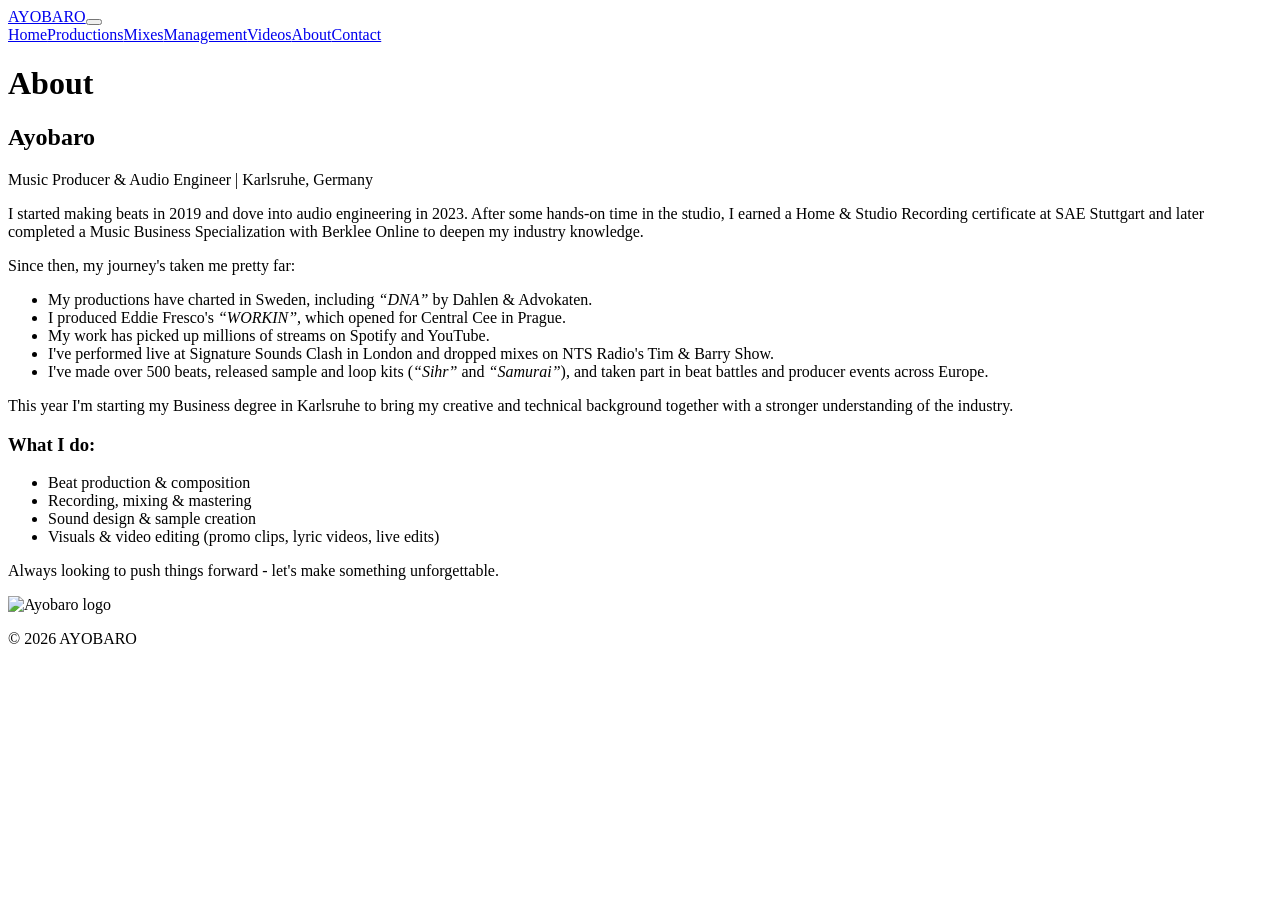
==== about.html @ 44689a32 "Add files via upload" ====
<!DOCTYPE html>
<html lang="en"><head><meta charset="UTF-8"><meta name="viewport" content="width=device-width,initial-scale=1"><title>Ayobaro | About</title><meta name="theme-color" content="#000000"><link rel="icon" href="images/favicon.png"><link rel="preload" href="fonts/unbounded.woff2" as="font" type="font/woff2" crossorigin><link rel="stylesheet" href="css/styles.css"></head>
<body class=""><div class="bg"></div>
<header><a class="brand chrome" href="index.html">AYOBARO</a><button class="mb" aria-label="Menu" aria-expanded="false"><span></span><span></span></button><nav aria-label="Main"><a href="index.html">Home</a><a href="productions.html">Productions</a><a href="mixes.html">Mixes</a><a href="management.html">Management</a><a href="videos.html">Videos</a><a href="about.html" aria-current="page">About</a><a href="contact.html">Contact</a></nav></header>
<main><h1 class="pt" aria-label="About"><span class="chrome" style="--i:0" aria-hidden="true">A</span><span class="chrome" style="--i:1" aria-hidden="true">b</span><span class="chrome" style="--i:2" aria-hidden="true">o</span><span class="chrome" style="--i:3" aria-hidden="true">u</span><span class="chrome" style="--i:4" aria-hidden="true">t</span></h1><section><div class="ab"><div><h2 class="chrome big">Ayobaro</h2><p class="sub">Music Producer &amp; Audio Engineer | Karlsruhe, Germany</p>
<p>I started making beats in 2019 and dove into audio engineering in 2023. After some hands-on time in the studio, I earned a Home &amp; Studio Recording certificate at SAE Stuttgart and later completed a Music Business Specialization with Berklee Online to deepen my industry knowledge.</p>
<p>Since then, my journey's taken me pretty far:</p>
<ul class="hl"><li>My productions have charted in Sweden, including <em>“DNA”</em> by Dahlen &amp; Advokaten.</li><li>I produced Eddie Fresco's <em>“WORKIN”</em>, which opened for Central Cee in Prague.</li><li>My work has picked up millions of streams on Spotify and YouTube.</li><li>I've performed live at Signature Sounds Clash in London and dropped mixes on NTS Radio's Tim &amp; Barry Show.</li><li>I've made over 500 beats, released sample and loop kits (<em>“Sihr”</em> and <em>“Samurai”</em>), and taken part in beat battles and producer events across Europe.</li></ul>
<p>This year I'm starting my Business degree in Karlsruhe to bring my creative and technical background together with a stronger understanding of the industry.</p>
<h3>What I do:</h3><ul class="do"><li>Beat production &amp; composition</li><li>Recording, mixing &amp; mastering</li><li>Sound design &amp; sample creation</li><li>Visuals &amp; video editing (promo clips, lyric videos, live edits)</li></ul>
<p class="end chrome">Always looking to push things forward - let's make something unforgettable.</p></div>
<aside><img class="tilt" src="images/logo.jpg" alt="Ayobaro logo"></aside></div></section></main>
<footer><p>© 2026 AYOBARO</p></footer><script src="js/main.js" defer></script></body></html>
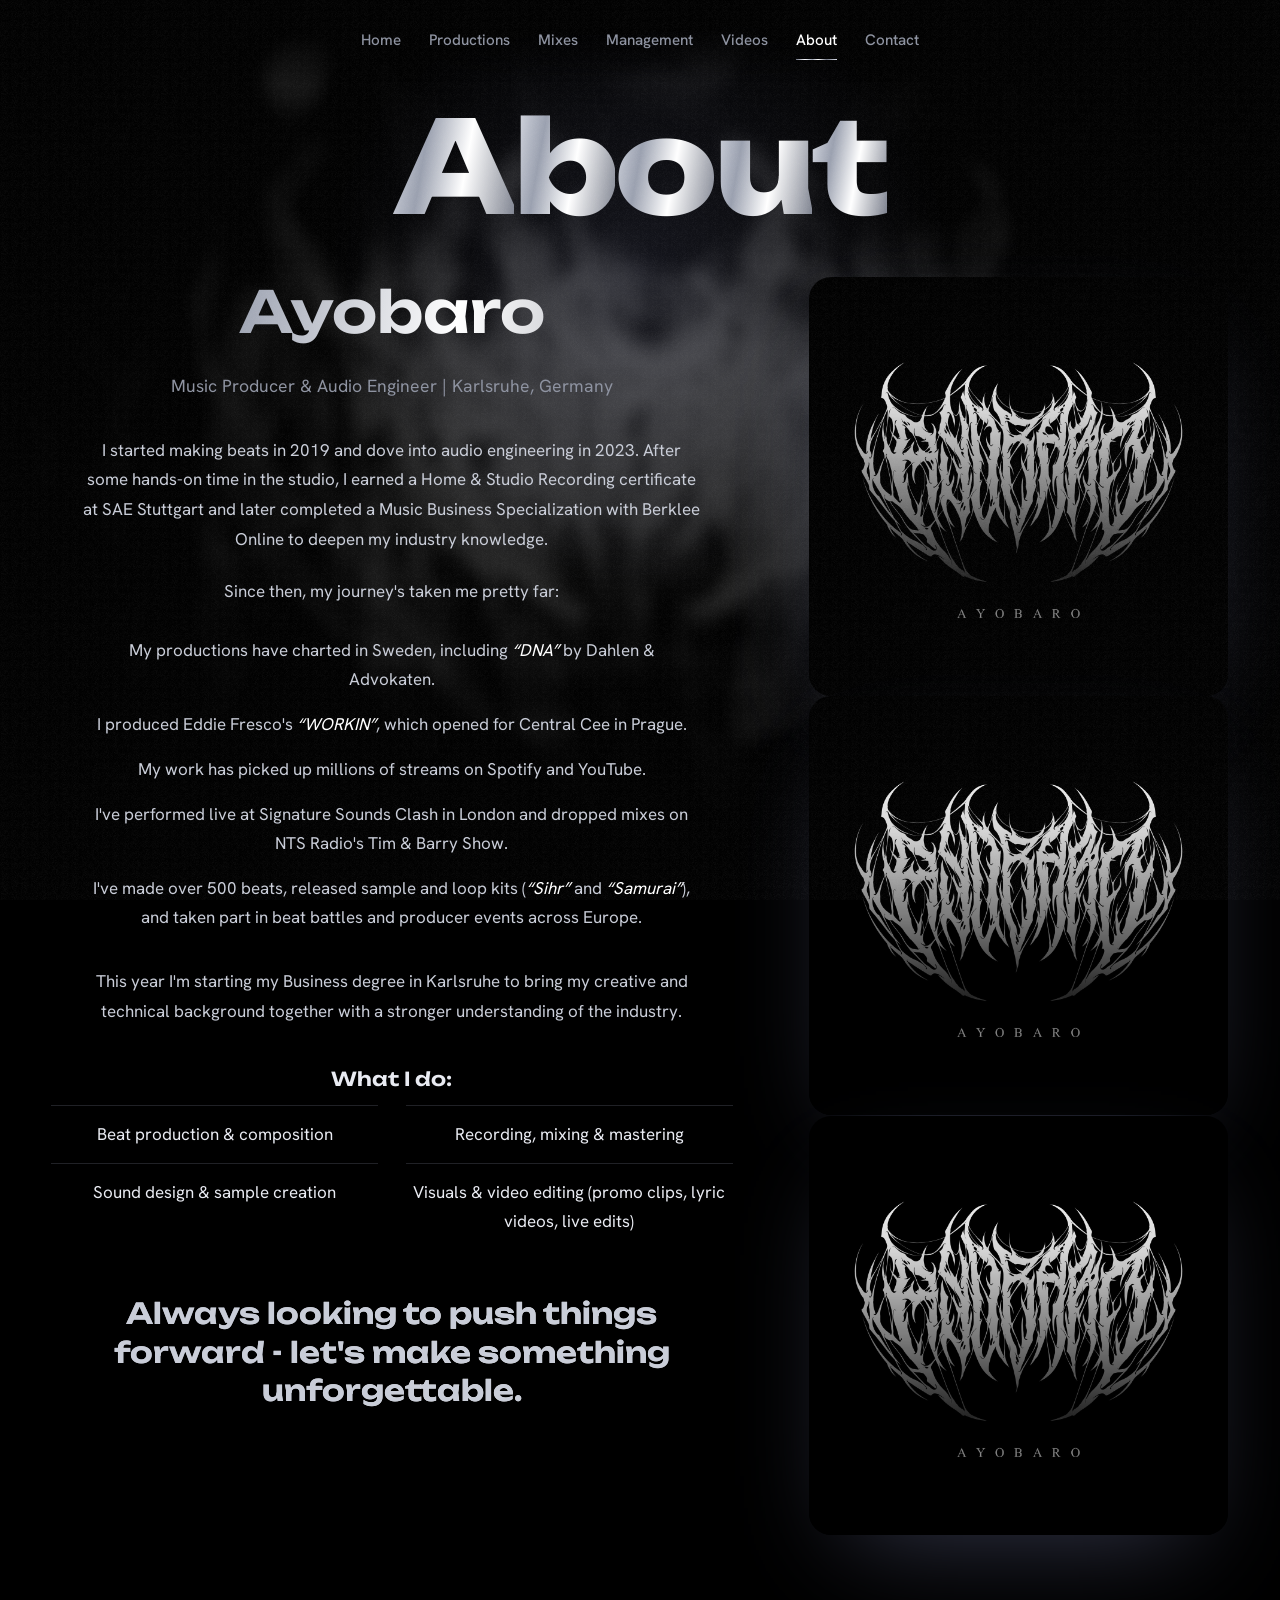
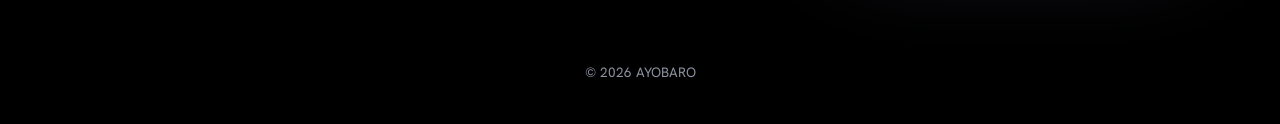
==== commit 55eade3d: "Add files via upload" ====
--- a/about.html
+++ b/about.html
@@ -1,7 +1,7 @@
 <!DOCTYPE html>
 <html lang="en"><head><meta charset="UTF-8"><meta name="viewport" content="width=device-width,initial-scale=1"><title>Ayobaro | About</title><meta name="theme-color" content="#000000"><link rel="icon" href="images/favicon.png"><link rel="preload" href="fonts/unbounded.woff2" as="font" type="font/woff2" crossorigin><link rel="stylesheet" href="css/styles.css"></head>
 <body class=""><div class="bg"></div>
-<header><a class="brand chrome" href="index.html">AYOBARO</a><button class="mb" aria-label="Menu" aria-expanded="false"><span></span><span></span></button><nav aria-label="Main"><a href="index.html">Home</a><a href="productions.html">Productions</a><a href="mixes.html">Mixes</a><a href="management.html">Management</a><a href="videos.html">Videos</a><a href="about.html" aria-current="page">About</a><a href="contact.html">Contact</a></nav></header>
+<header><button class="mb" aria-label="Menu" aria-expanded="false"><span></span><span></span></button><nav aria-label="Main"><a href="index.html">Home</a><a href="productions.html">Productions</a><a href="mixes.html">Mixes</a><a href="management.html">Management</a><a href="videos.html">Videos</a><a href="about.html" aria-current="page">About</a><a href="contact.html">Contact</a></nav></header>
 <main><h1 class="pt" aria-label="About"><span class="chrome" style="--i:0" aria-hidden="true">A</span><span class="chrome" style="--i:1" aria-hidden="true">b</span><span class="chrome" style="--i:2" aria-hidden="true">o</span><span class="chrome" style="--i:3" aria-hidden="true">u</span><span class="chrome" style="--i:4" aria-hidden="true">t</span></h1><section><div class="ab"><div><h2 class="chrome big">Ayobaro</h2><p class="sub">Music Producer &amp; Audio Engineer | Karlsruhe, Germany</p>
 <p>I started making beats in 2019 and dove into audio engineering in 2023. After some hands-on time in the studio, I earned a Home &amp; Studio Recording certificate at SAE Stuttgart and later completed a Music Business Specialization with Berklee Online to deepen my industry knowledge.</p>
 <p>Since then, my journey's taken me pretty far:</p>
@@ -9,5 +9,5 @@
 <p>This year I'm starting my Business degree in Karlsruhe to bring my creative and technical background together with a stronger understanding of the industry.</p>
 <h3>What I do:</h3><ul class="do"><li>Beat production &amp; composition</li><li>Recording, mixing &amp; mastering</li><li>Sound design &amp; sample creation</li><li>Visuals &amp; video editing (promo clips, lyric videos, live edits)</li></ul>
 <p class="end chrome">Always looking to push things forward - let's make something unforgettable.</p></div>
-<aside><img class="tilt" src="images/logo.jpg" alt="Ayobaro logo"></aside></div></section></main>
+<aside><img class="tilt" src="images/logo.jpg" alt="Ayobaro logo"><img class="tilt" src="images/logo.jpg" alt="Ayobaro logo"><img class="tilt" src="images/logo.jpg" alt="Ayobaro logo"></aside></div></section></main>
 <footer><p>© 2026 AYOBARO</p></footer><script src="js/main.js" defer></script></body></html>
--- a/css/styles.css
+++ b/css/styles.css
@@ -0,0 +1,142 @@
+@font-face{font-family:Unbounded;src:url(../fonts/unbounded.woff2) format('woff2');font-weight:200 900;font-display:swap}
+@font-face{font-family:Hanken;src:url(../fonts/hanken.woff2) format('woff2');font-weight:100 900;font-display:swap}
+:root{--tx:#e9ebf2;--dim:#8d92a0;--soft:#c9cdd8;--ln:rgba(214,222,255,.15);--ice:#b4bcff;--mx:50%;--px:50vw;--py:30vh;
+--chrome:linear-gradient(100deg,#6c7180 0%,#f6f8fd 22%,#9aa0af 40%,#fff 54%,#737886 74%,#d6dae5 100%);
+--d:Unbounded,"Arial Black",sans-serif;--b:Hanken,system-ui,sans-serif}
+*{margin:0;padding:0;box-sizing:border-box}
+html{scroll-behavior:smooth;background:#000}
+body{font:400 1.0625rem/1.7 var(--b);color:var(--tx);background:#000;overflow-x:hidden;min-height:100vh;animation:in .8s both}
+body::before{content:"";position:fixed;inset:0;z-index:1;pointer-events:none;background:radial-gradient(520px circle at var(--px) var(--py),rgba(180,188,255,.11),transparent 62%)}
+body::after{content:"";position:fixed;inset:0;z-index:60;pointer-events:none;opacity:.07;background:url("data:image/svg+xml,%3Csvg xmlns='http://www.w3.org/2000/svg' width='160' height='160'%3E%3Cfilter id='n'%3E%3CfeTurbulence baseFrequency='.9' numOctaves='2' stitchTiles='stitch'/%3E%3CfeColorMatrix values='0 0 0 0 1 0 0 0 0 1 0 0 0 0 1 0 0 0 .9 0'/%3E%3C/filter%3E%3Crect width='100%25' height='100%25' filter='url(%23n)'/%3E%3C/svg%3E")}
+@keyframes in{from{opacity:0}}
+.out body{opacity:0;transition:opacity .26s}
+.bg{position:fixed;inset:0;z-index:0;background:url(../images/background.jpg) center/cover;opacity:.3;-webkit-mask-image:radial-gradient(ellipse at 50% 35%,#000,transparent 78%);mask-image:radial-gradient(ellipse at 50% 35%,#000,transparent 78%)}
+.home .bg{opacity:.14}
+a{color:inherit;text-decoration:none}
+:focus-visible{outline:2px solid var(--ice);outline-offset:3px;border-radius:4px}
+.chrome{background:var(--chrome);background-size:240% 100%;background-position:var(--mx) 0;-webkit-background-clip:text;background-clip:text;color:transparent}
+/* header */
+header{position:fixed;inset:0 0 auto;z-index:50;display:flex;justify-content:center;align-items:center;padding:22px clamp(18px,4vw,52px);background:linear-gradient(#000 20%,transparent)}
+.brand{font:700 1rem var(--d);letter-spacing:.1em;position:absolute;left:clamp(18px,4vw,52px);top:50%;transform:translateY(-50%)}
+.home .brand{opacity:0;pointer-events:none}
+nav{display:flex;gap:clamp(14px,2.2vw,36px);font-size:.95rem;font-weight:500}
+nav a{position:relative;padding:6px 0;color:var(--dim);transition:color .3s}
+nav a:hover,nav a[aria-current]{color:#fff}
+nav a::after{content:"";position:absolute;left:0;right:0;bottom:0;height:1px;background:var(--chrome);transform:scaleX(0);transform-origin:left;transition:transform .45s cubic-bezier(.2,.8,.2,1)}
+nav a:hover::after,nav a[aria-current]::after{transform:scaleX(1)}
+.mb{display:none;background:none;border:0;width:44px;height:44px;position:relative;z-index:70;cursor:pointer}
+.mb span{position:absolute;left:10px;right:10px;height:1.5px;background:#fff;transition:transform .35s}
+.mb span:first-child{top:18px}.mb span:last-child{top:26px}
+.nav-open .mb span:first-child{transform:translateY(4px) rotate(45deg)}
+.nav-open .mb span:last-child{transform:translateY(-4px) rotate(-45deg)}
+@media(max-width:860px){header{justify-content:space-between}.brand{position:static;transform:none}.mb{display:block}
+nav{position:fixed;inset:0;z-index:65;background:rgba(0,0,0,.96);flex-direction:column;justify-content:center;align-items:center;gap:20px;opacity:0;visibility:hidden;transition:.35s}
+.nav-open nav{opacity:1;visibility:visible}
+nav a{font:600 1.7rem var(--d);color:#fff}}
+/* layout */
+main,footer{position:relative;z-index:2}
+main{width:min(1180px,92vw);margin:auto;text-align:center;padding:clamp(84px,11vh,112px) 0 90px}
+section{margin-top:clamp(56px,9vw,110px)}
+.pt+section{margin-top:clamp(16px,3vw,36px)}
+h2{font:600 clamp(1.3rem,2.6vw,2rem)/1.2 var(--d);margin-bottom:28px;padding-bottom:.15em}
+h2.big{font-size:clamp(1.9rem,5vw,3.6rem);margin-bottom:16px}
+.mid{text-align:center}
+footer{text-align:center;padding:36px 0 40px;color:var(--dim);font-size:.85rem}
+.home footer{position:fixed;inset:auto 0 0;padding:20px 0}
+/* page title (one orchestrated moment) */
+.pt{display:flex;flex-wrap:wrap;justify-content:center;text-align:center;overflow:hidden;font:800 clamp(2.8rem,10vw,8.5rem)/1.05 var(--d);letter-spacing:-.03em;padding-bottom:.06em}
+.pt span{display:inline-block}
+@media(prefers-reduced-motion:no-preference){.pt span{transform:translateY(110%);animation:up 1s cubic-bezier(.2,.8,.2,1) forwards;animation-delay:calc(var(--i)*55ms + .3s)}@keyframes up{to{transform:none}}}
+/* home */
+.hero{min-height:100svh;display:grid;place-items:center;overflow:hidden;width:100%;max-width:none;padding:0}
+.wm{position:absolute;left:0;right:0;bottom:11vh;text-align:center;font:800 clamp(3rem,17.5vw,17rem)/.85 var(--d);letter-spacing:-.04em;opacity:.55;transform:translate(calc(var(--rx,0)*22px),calc(var(--ry,0)*12px));transition:transform .5s ease-out}
+.orb{position:relative;width:min(1000px,110vw);transform:translate(calc(var(--rx,0)*-34px),calc(var(--ry,0)*-20px));transition:transform .5s ease-out}
+.orb picture,.orb img{display:block;width:100%;height:auto}
+/* players */
+.sp{display:block;width:100%;border:0;border-radius:14px;background:rgba(255,255,255,.04)}
+.sp[height="650"]{max-width:760px;margin:0 auto;box-shadow:0 30px 90px -30px rgba(180,188,255,.25)}
+.duo .lockd{height:352px}
+.lockd{height:80px;position:relative;overflow:hidden;border:1px dashed var(--ln)}
+.lockd i{position:absolute;inset:0;background:repeating-linear-gradient(90deg,var(--ln) 0 2px,transparent 2px 9px);-webkit-mask-image:linear-gradient(90deg,transparent,#000 40%,transparent);mask-image:linear-gradient(90deg,transparent,#000 40%,transparent)}
+.tg{justify-items:stretch;display:grid;grid-template-columns:repeat(3,1fr);gap:28px 28px}
+.duo{grid-template-columns:repeat(2,1fr);max-width:920px;margin:0 auto;gap:30px 32px}
+.trk h3{font:600 1rem/1.3 var(--b);margin-bottom:10px;color:#fff}
+.trk h3 span{color:var(--dim);font-weight:500}
+.ml{display:grid;grid-template-columns:repeat(3,1fr);column-gap:36px}
+.mix{display:grid;grid-template-columns:auto 1fr auto auto;grid-template-rows:auto auto;gap:6px 18px;align-items:center;padding:20px 0;border-top:1px solid var(--ln)}
+.mix b{text-align:left;font-weight:600;transition:color .3s}
+.mix time{font-size:.85rem;color:var(--dim);font-variant-numeric:tabular-nums}
+.mix input{grid-column:2/5}
+.mix .vol{grid-column:3;grid-row:1;width:56px;opacity:.7;transition:opacity .3s}
+.mix:hover .vol,.on .vol{opacity:1}
+.mix time{grid-column:4;grid-row:1}
+.mix.on b{color:var(--ice)}
+.pb{grid-row:span 2;width:52px;height:52px;border-radius:50%;border:1px solid rgba(255,255,255,.55);background:transparent;cursor:pointer;position:relative;transition:background .3s,transform .3s,border-color .3s}
+.pb::before{content:"";position:absolute;inset:0;margin:auto;width:14px;height:16px;background:#fff;clip-path:polygon(18% 0,100% 50%,18% 100%);transition:background .3s}
+.pb:hover{background:#fff;transform:scale(1.07)}
+.pb:hover::before{background:#000}
+.on .pb{border-color:var(--ice);animation:ring 1.8s infinite}
+.on .pb::before{clip-path:polygon(0 0,32% 0,32% 100%,0 100%,0 0,68% 0,100% 0,100% 100%,68% 100%,68% 0)}
+@keyframes ring{0%{box-shadow:0 0 0 0 rgba(180,188,255,.4)}100%{box-shadow:0 0 0 14px transparent}}
+input[type=range]{-webkit-appearance:none;appearance:none;width:100%;height:3px;border-radius:3px;background:linear-gradient(90deg,var(--ice) var(--p,0%),var(--ln) 0);cursor:pointer}
+input[type=range]::-webkit-slider-thumb{-webkit-appearance:none;width:12px;height:12px;border-radius:50%;background:#fff;opacity:0;transition:opacity .2s}
+input[type=range]::-moz-range-thumb{width:12px;height:12px;border:0;border-radius:50%;background:#fff;opacity:0}
+.mix:hover input::-webkit-slider-thumb,.on input::-webkit-slider-thumb{opacity:1}
+.mix:hover input::-moz-range-thumb,.on input::-moz-range-thumb{opacity:1}
+/* buttons */
+.btn{display:inline-block;font:600 1rem var(--b);padding:16px 36px;border:1px solid rgba(255,255,255,.55);border-radius:999px;background:transparent;color:#fff;cursor:pointer;transition:background .35s,color .35s,transform .35s,box-shadow .35s}
+.btn:hover{background:var(--chrome);color:#000;transform:translateY(-2px);box-shadow:0 14px 40px -12px rgba(200,208,255,.5)}
+.btn:disabled{opacity:.5}
+/* management */
+.tags{list-style:none;display:flex;flex-wrap:wrap;justify-content:center;margin-bottom:34px;color:var(--soft)}
+.tags li{padding:0 18px;border-left:1px solid var(--ln)}
+.tags li:first-child{padding-left:0;border:0}
+.art{text-align:left;display:grid;grid-template-columns:clamp(120px,22vw,260px) 1fr;gap:clamp(22px,4vw,60px);align-items:center;padding:38px 0;border-top:1px solid var(--ln)}
+.art img{width:100%;aspect-ratio:1;object-fit:cover;border-radius:22px;transition:transform .8s}
+.art.in img,.art:hover img{transform:scale(1.02)}
+.art h3{font:700 clamp(1.7rem,4vw,3rem)/1.1 var(--d);margin-bottom:12px;padding-bottom:.1em}
+.art p{max-width:54ch;color:var(--soft)}
+.lk{display:flex;gap:10px;margin-top:20px}
+.lk a{width:44px;height:44px;border:1px solid var(--ln);border-radius:50%;display:grid;place-items:center;transition:.3s}
+.lk a:hover{border-color:var(--ice);color:var(--ice);transform:translateY(-3px)}
+.lk svg{width:19px;height:19px}
+/* videos */
+.vg{display:grid;grid-template-columns:repeat(auto-fill,minmax(min(100%,400px),1fr));gap:22px}
+.vid{position:relative;aspect-ratio:16/9;border-radius:14px;overflow:hidden;cursor:pointer;background:#000}
+.vid img{width:100%;height:100%;object-fit:cover;transition:transform .8s}
+.vid:hover img{transform:scale(1.05)}
+.vid::before{content:"";position:absolute;inset:0;margin:auto;width:64px;height:64px;border-radius:50%;border:1px solid rgba(255,255,255,.75);background:rgba(0,0,0,.35);backdrop-filter:blur(6px);transition:transform .4s}
+.vid::after{content:"";position:absolute;inset:0;margin:auto 0 auto calc(50% - 8px);width:18px;height:20px;background:#fff;clip-path:polygon(0 0,100% 50%,0 100%)}
+.vid:hover::before{transform:scale(1.15)}
+.vid.live::before,.vid.live::after{display:none}
+.vid iframe{position:absolute;inset:0;width:100%;height:100%;border:0}
+/* about */
+.ab{display:grid;grid-template-columns:minmax(0,1.3fr) minmax(0,.8fr);gap:clamp(32px,6vw,90px);align-items:start}
+.ab p{margin-left:auto;margin-right:auto;max-width:62ch;margin-bottom:22px;color:var(--soft);line-height:1.75}
+.ab .sub{color:var(--dim);font-size:1.1rem;margin-bottom:34px}
+.ab aside{position:sticky;top:120px}
+.tilt{width:100%;border-radius:22px;display:block;transform:perspective(900px) rotateY(calc(var(--rx,0)*-9deg)) rotateX(calc(var(--ry,0)*9deg));transition:transform .4s ease-out;box-shadow:0 40px 100px -40px rgba(180,188,255,.3)}
+.hl{list-style:none;margin:0 auto 28px;max-width:60ch}
+.hl li{padding:8px 0;margin:0 auto;color:var(--soft);max-width:60ch}
+.hl em{color:#fff}
+.ab h3{font:600 1.2rem var(--d);margin:40px 0 14px}
+.do{list-style:none;display:grid;grid-template-columns:repeat(2,1fr);gap:0 28px;margin-bottom:44px}
+.do li{padding:14px 0;border-top:1px solid var(--ln)}
+.ab .end{font:600 clamp(1.2rem,2.4vw,1.8rem)/1.35 var(--d);max-width:28ch;margin:0 auto;padding-bottom:.15em}
+@media(max-width:1000px){.ml{grid-template-columns:repeat(2,1fr)}}
+@media(max-width:760px){.tg:not(.duo){grid-template-columns:repeat(2,1fr)}}
+@media(max-width:480px){.tg:not(.duo){grid-template-columns:1fr}}
+@media(max-width:560px){.duo{grid-template-columns:1fr}}
+@media(max-width:480px){.mix .vol{width:44px}}
+@media(max-width:860px){.ab{grid-template-columns:1fr}.ab aside{position:static;order:-1;max-width:380px}.do,.ml{grid-template-columns:1fr}.art{grid-template-columns:1fr}.art img{max-width:240px}}
+/* contact */
+.fc{max-width:680px;margin:0 auto}
+.lead{color:var(--soft);margin-bottom:10px}
+.fg{position:relative;margin-top:30px}
+.fg input,.fg textarea{text-align:center;width:100%;padding:24px 0 10px;background:none;border:0;border-bottom:1px solid var(--ln);color:#fff;font:inherit;border-radius:0;resize:vertical;transition:border-color .3s}
+.fg input:focus,.fg textarea:focus{outline:0;border-color:var(--ice)}
+.fg label{position:absolute;left:0;right:0;top:24px;color:var(--dim);pointer-events:none;transition:transform .3s,color .3s;transform-origin:center}
+.fg input:focus+label,.fg textarea:focus+label,.fg :not(:placeholder-shown)+label{transform:translateY(-22px) scale(.8);color:var(--ice)}
+form .btn{margin-top:36px}
+.st{margin-top:18px;color:var(--ice);min-height:1.7em}
+@media(prefers-reduced-motion:reduce){*{animation:none!important;transition:none!important;scroll-behavior:auto!important}}
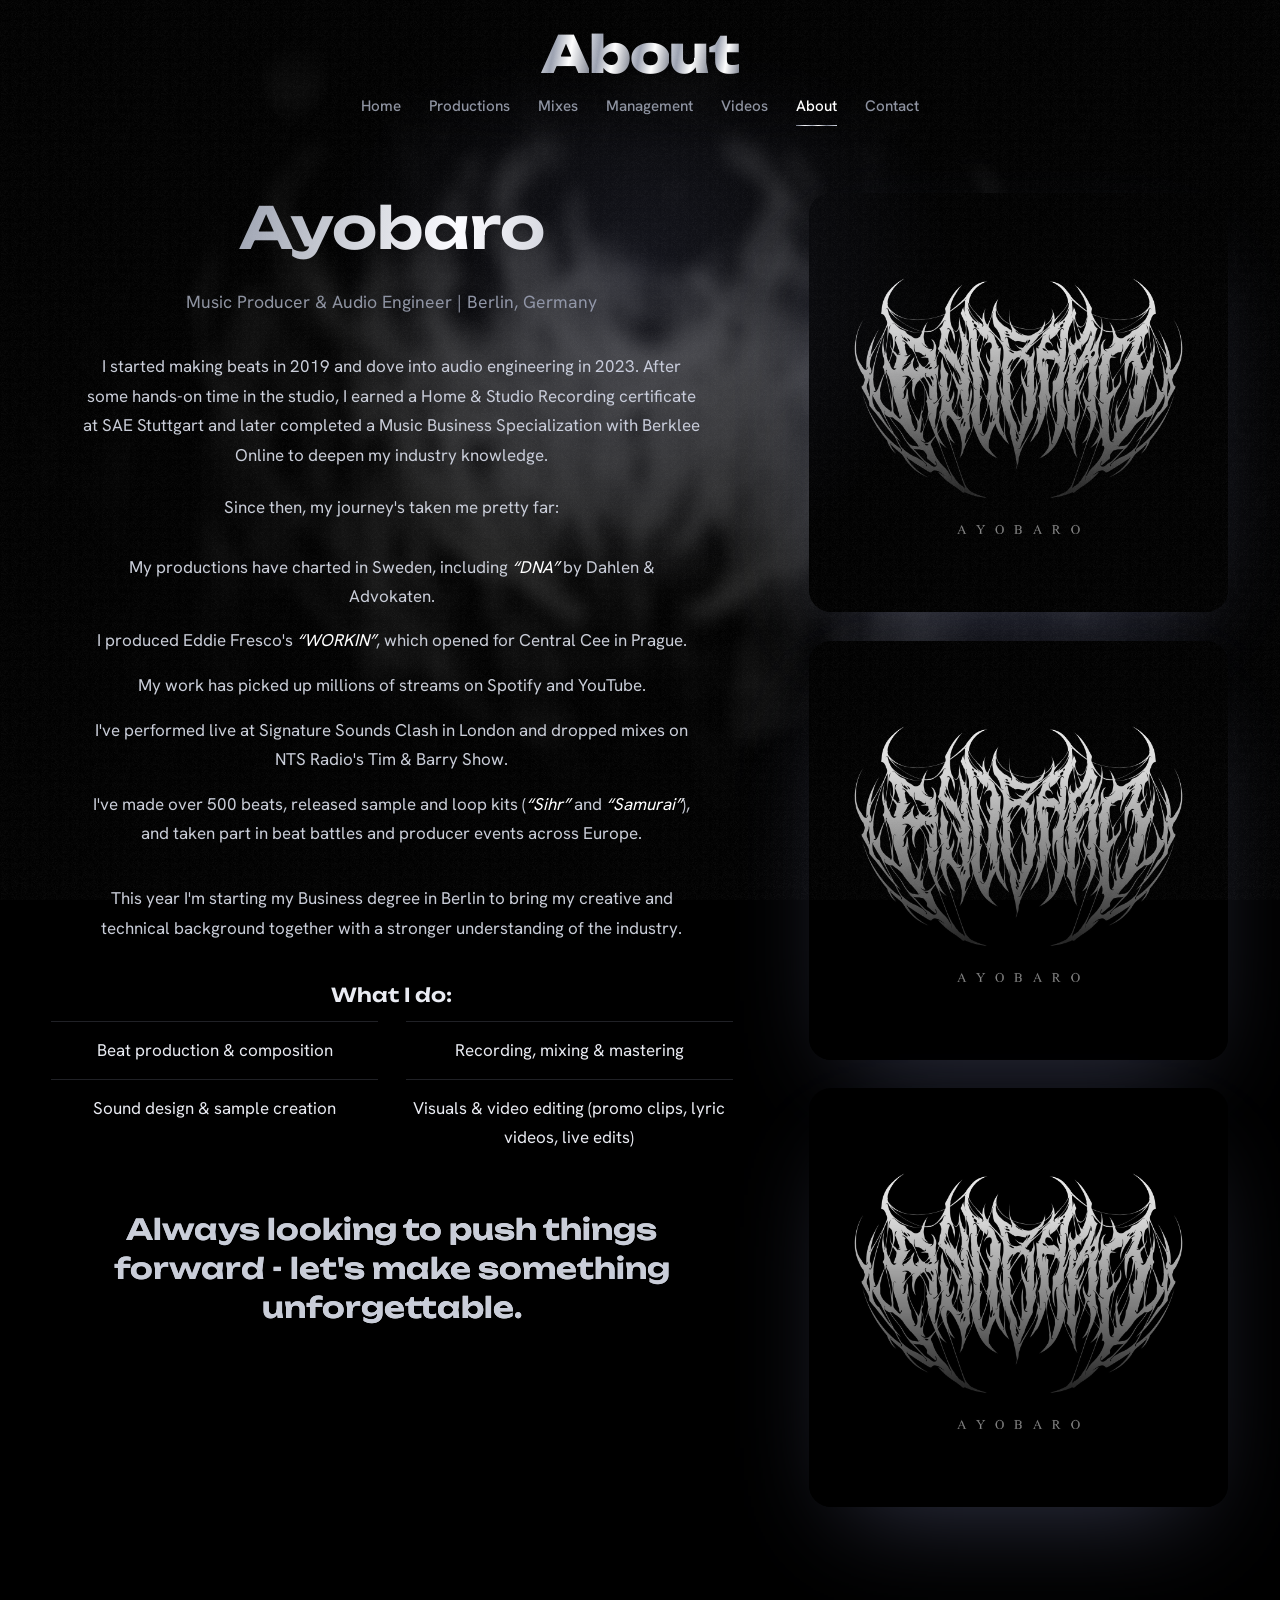
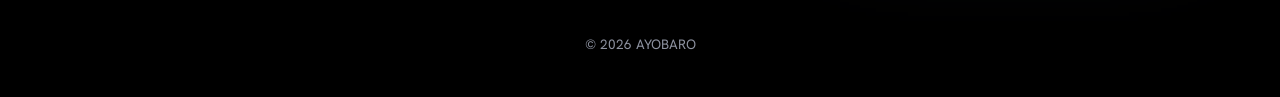
==== commit 0d5f89be: "Add files via upload" ====
--- a/about.html
+++ b/about.html
@@ -1,12 +1,12 @@
 <!DOCTYPE html>
-<html lang="en"><head><meta charset="UTF-8"><meta name="viewport" content="width=device-width,initial-scale=1"><title>Ayobaro | About</title><meta name="theme-color" content="#000000"><link rel="icon" href="images/favicon.png"><link rel="preload" href="fonts/unbounded.woff2" as="font" type="font/woff2" crossorigin><link rel="stylesheet" href="css/styles.css"></head>
+<html lang="en"><head><meta charset="UTF-8"><meta name="color-scheme" content="dark"><meta name="viewport" content="width=device-width,initial-scale=1"><title>Ayobaro | About</title><meta name="theme-color" content="#000000"><link rel="icon" href="images/favicon.png"><link rel="preload" href="fonts/unbounded.woff2" as="font" type="font/woff2" crossorigin><link rel="stylesheet" href="css/styles.css"></head>
 <body class=""><div class="bg"></div>
 <header><button class="mb" aria-label="Menu" aria-expanded="false"><span></span><span></span></button><nav aria-label="Main"><a href="index.html">Home</a><a href="productions.html">Productions</a><a href="mixes.html">Mixes</a><a href="management.html">Management</a><a href="videos.html">Videos</a><a href="about.html" aria-current="page">About</a><a href="contact.html">Contact</a></nav></header>
-<main><h1 class="pt" aria-label="About"><span class="chrome" style="--i:0" aria-hidden="true">A</span><span class="chrome" style="--i:1" aria-hidden="true">b</span><span class="chrome" style="--i:2" aria-hidden="true">o</span><span class="chrome" style="--i:3" aria-hidden="true">u</span><span class="chrome" style="--i:4" aria-hidden="true">t</span></h1><section><div class="ab"><div><h2 class="chrome big">Ayobaro</h2><p class="sub">Music Producer &amp; Audio Engineer | Karlsruhe, Germany</p>
+<main><h1 class="pt" aria-label="About"><span class="chrome" style="--i:0" aria-hidden="true">A</span><span class="chrome" style="--i:1" aria-hidden="true">b</span><span class="chrome" style="--i:2" aria-hidden="true">o</span><span class="chrome" style="--i:3" aria-hidden="true">u</span><span class="chrome" style="--i:4" aria-hidden="true">t</span></h1><section><div class="ab"><div><h2 class="chrome big">Ayobaro</h2><p class="sub">Music Producer &amp; Audio Engineer | Berlin, Germany</p>
 <p>I started making beats in 2019 and dove into audio engineering in 2023. After some hands-on time in the studio, I earned a Home &amp; Studio Recording certificate at SAE Stuttgart and later completed a Music Business Specialization with Berklee Online to deepen my industry knowledge.</p>
 <p>Since then, my journey's taken me pretty far:</p>
 <ul class="hl"><li>My productions have charted in Sweden, including <em>“DNA”</em> by Dahlen &amp; Advokaten.</li><li>I produced Eddie Fresco's <em>“WORKIN”</em>, which opened for Central Cee in Prague.</li><li>My work has picked up millions of streams on Spotify and YouTube.</li><li>I've performed live at Signature Sounds Clash in London and dropped mixes on NTS Radio's Tim &amp; Barry Show.</li><li>I've made over 500 beats, released sample and loop kits (<em>“Sihr”</em> and <em>“Samurai”</em>), and taken part in beat battles and producer events across Europe.</li></ul>
-<p>This year I'm starting my Business degree in Karlsruhe to bring my creative and technical background together with a stronger understanding of the industry.</p>
+<p>This year I'm starting my Business degree in Berlin to bring my creative and technical background together with a stronger understanding of the industry.</p>
 <h3>What I do:</h3><ul class="do"><li>Beat production &amp; composition</li><li>Recording, mixing &amp; mastering</li><li>Sound design &amp; sample creation</li><li>Visuals &amp; video editing (promo clips, lyric videos, live edits)</li></ul>
 <p class="end chrome">Always looking to push things forward - let's make something unforgettable.</p></div>
 <aside><img class="tilt" src="images/logo.jpg" alt="Ayobaro logo"><img class="tilt" src="images/logo.jpg" alt="Ayobaro logo"><img class="tilt" src="images/logo.jpg" alt="Ayobaro logo"></aside></div></section></main>
--- a/css/styles.css
+++ b/css/styles.css
@@ -11,14 +11,12 @@
 @keyframes in{from{opacity:0}}
 .out body{opacity:0;transition:opacity .26s}
 .bg{position:fixed;inset:0;z-index:0;background:url(../images/background.jpg) center/cover;opacity:.3;-webkit-mask-image:radial-gradient(ellipse at 50% 35%,#000,transparent 78%);mask-image:radial-gradient(ellipse at 50% 35%,#000,transparent 78%)}
-.home .bg{opacity:.14}
+.home .bg,.home::before,.home::after{display:none}
 a{color:inherit;text-decoration:none}
 :focus-visible{outline:2px solid var(--ice);outline-offset:3px;border-radius:4px}
 .chrome{background:var(--chrome);background-size:240% 100%;background-position:var(--mx) 0;-webkit-background-clip:text;background-clip:text;color:transparent}
 /* header */
-header{position:fixed;inset:0 0 auto;z-index:50;display:flex;justify-content:center;align-items:center;padding:22px clamp(18px,4vw,52px);background:linear-gradient(#000 20%,transparent)}
-.brand{font:700 1rem var(--d);letter-spacing:.1em;position:absolute;left:clamp(18px,4vw,52px);top:50%;transform:translateY(-50%)}
-.home .brand{opacity:0;pointer-events:none}
+header{position:fixed;inset:0 0 auto;z-index:50;display:flex;justify-content:center;align-items:center;padding:var(--hp,22px) clamp(18px,4vw,52px) 22px;transition:padding-top .3s;background:linear-gradient(#000 20%,transparent)}
 nav{display:flex;gap:clamp(14px,2.2vw,36px);font-size:.95rem;font-weight:500}
 nav a{position:relative;padding:6px 0;color:var(--dim);transition:color .3s}
 nav a:hover,nav a[aria-current]{color:#fff}
@@ -29,7 +27,7 @@
 .mb span:first-child{top:18px}.mb span:last-child{top:26px}
 .nav-open .mb span:first-child{transform:translateY(4px) rotate(45deg)}
 .nav-open .mb span:last-child{transform:translateY(-4px) rotate(-45deg)}
-@media(max-width:860px){header{justify-content:space-between}.brand{position:static;transform:none}.mb{display:block}
+@media(max-width:860px){header{justify-content:flex-end}.mb{display:block}
 nav{position:fixed;inset:0;z-index:65;background:rgba(0,0,0,.96);flex-direction:column;justify-content:center;align-items:center;gap:20px;opacity:0;visibility:hidden;transition:.35s}
 .nav-open nav{opacity:1;visibility:visible}
 nav a{font:600 1.7rem var(--d);color:#fff}}
@@ -44,26 +42,28 @@
 footer{text-align:center;padding:36px 0 40px;color:var(--dim);font-size:.85rem}
 .home footer{position:fixed;inset:auto 0 0;padding:20px 0}
 /* page title (one orchestrated moment) */
-.pt{display:flex;flex-wrap:wrap;justify-content:center;text-align:center;overflow:hidden;font:800 clamp(2.8rem,10vw,8.5rem)/1.05 var(--d);letter-spacing:-.03em;padding-bottom:.06em}
+.pt{display:flex;flex-wrap:wrap;justify-content:center;text-align:center;overflow:hidden;font:800 clamp(2rem,7vw,3.2rem)/1.1 var(--d);letter-spacing:-.03em;padding-bottom:.06em;position:relative;z-index:60}
 .pt span{display:inline-block}
 @media(prefers-reduced-motion:no-preference){.pt span{transform:translateY(110%);animation:up 1s cubic-bezier(.2,.8,.2,1) forwards;animation-delay:calc(var(--i)*55ms + .3s)}@keyframes up{to{transform:none}}}
 /* home */
-.hero{min-height:100svh;display:grid;place-items:center;overflow:hidden;width:100%;max-width:none;padding:0}
-.wm{position:absolute;left:0;right:0;bottom:11vh;text-align:center;font:800 clamp(3rem,17.5vw,17rem)/.85 var(--d);letter-spacing:-.04em;opacity:.55;transform:translate(calc(var(--rx,0)*22px),calc(var(--ry,0)*12px));transition:transform .5s ease-out}
-.orb{position:relative;width:min(1000px,110vw);transform:translate(calc(var(--rx,0)*-34px),calc(var(--ry,0)*-20px));transition:transform .5s ease-out}
+.hero{min-height:100svh;display:flex;justify-content:center;align-items:center;overflow:hidden;width:100%;max-width:none;padding:0}
+.wm{position:absolute;left:0;right:0;bottom:12vh;text-align:center;white-space:nowrap;font:800 clamp(2.4rem,14.2vw,15rem)/.85 var(--d);letter-spacing:-.04em;opacity:.55;transform:translate(calc(var(--rx,0)*22px),calc(var(--ry,0)*12px));transition:transform .5s ease-out}
+.orb{flex:none;position:relative;width:min(1250px,120vw);transform:translate(calc(var(--rx,0)*-34px),calc(var(--ry,0)*-20px));transition:transform .5s ease-out}
 .orb picture,.orb img{display:block;width:100%;height:auto}
 /* players */
 .sp{display:block;width:100%;border:0;border-radius:14px;background:rgba(255,255,255,.04)}
-.sp[height="650"]{max-width:760px;margin:0 auto;box-shadow:0 30px 90px -30px rgba(180,188,255,.25)}
-.duo .lockd{height:352px}
+.sp[height="650"]{max-width:920px;margin:0 auto;box-shadow:0 30px 90px -30px rgba(180,188,255,.25)}
+.duo .lockd{height:420px}
 .lockd{height:80px;position:relative;overflow:hidden;border:1px dashed var(--ln)}
 .lockd i{position:absolute;inset:0;background:repeating-linear-gradient(90deg,var(--ln) 0 2px,transparent 2px 9px);-webkit-mask-image:linear-gradient(90deg,transparent,#000 40%,transparent);mask-image:linear-gradient(90deg,transparent,#000 40%,transparent)}
-.tg{justify-items:stretch;display:grid;grid-template-columns:repeat(3,1fr);gap:28px 28px}
-.duo{grid-template-columns:repeat(2,1fr);max-width:920px;margin:0 auto;gap:30px 32px}
+.tg:not(.duo){max-width:880px;margin-left:auto;margin-right:auto}
+.tg{justify-items:stretch;display:grid;grid-template-columns:repeat(2,1fr);gap:28px 36px}
+.duo{grid-template-columns:repeat(2,1fr);max-width:1080px;margin:0 auto;gap:30px 32px}
 .trk h3{font:600 1rem/1.3 var(--b);margin-bottom:10px;color:#fff}
 .trk h3 span{color:var(--dim);font-weight:500}
-.ml{display:grid;grid-template-columns:repeat(3,1fr);column-gap:36px}
-.mix{display:grid;grid-template-columns:auto 1fr auto auto;grid-template-rows:auto auto;gap:6px 18px;align-items:center;padding:20px 0;border-top:1px solid var(--ln)}
+.ml{display:grid;grid-template-columns:repeat(3,1fr);column-gap:20px;padding:14px 20px;border:1px solid var(--ln);border-radius:18px;background:rgba(214,222,255,.035)}
+.mix{display:grid;grid-template-columns:auto 1fr auto auto;grid-template-rows:auto auto;gap:6px 18px;align-items:center;padding:16px 18px;margin:7px 0;border:1px solid rgba(214,222,255,.08);border-radius:14px;background:rgba(214,222,255,.045);transition:background .3s,border-color .3s}
+.mix:hover,.mix.on{background:rgba(214,222,255,.08);border-color:rgba(214,222,255,.2)}
 .mix b{text-align:left;font-weight:600;transition:color .3s}
 .mix time{font-size:.85rem;color:var(--dim);font-variant-numeric:tabular-nums}
 .mix input{grid-column:2/5}
@@ -114,7 +114,7 @@
 .ab{display:grid;grid-template-columns:minmax(0,1.3fr) minmax(0,.8fr);gap:clamp(32px,6vw,90px);align-items:start}
 .ab p{margin-left:auto;margin-right:auto;max-width:62ch;margin-bottom:22px;color:var(--soft);line-height:1.75}
 .ab .sub{color:var(--dim);font-size:1.1rem;margin-bottom:34px}
-.ab aside{position:sticky;top:120px}
+.ab aside{display:grid;gap:28px;align-content:start}
 .tilt{width:100%;border-radius:22px;display:block;transform:perspective(900px) rotateY(calc(var(--rx,0)*-9deg)) rotateX(calc(var(--ry,0)*9deg));transition:transform .4s ease-out;box-shadow:0 40px 100px -40px rgba(180,188,255,.3)}
 .hl{list-style:none;margin:0 auto 28px;max-width:60ch}
 .hl li{padding:8px 0;margin:0 auto;color:var(--soft);max-width:60ch}
@@ -124,11 +124,10 @@
 .do li{padding:14px 0;border-top:1px solid var(--ln)}
 .ab .end{font:600 clamp(1.2rem,2.4vw,1.8rem)/1.35 var(--d);max-width:28ch;margin:0 auto;padding-bottom:.15em}
 @media(max-width:1000px){.ml{grid-template-columns:repeat(2,1fr)}}
-@media(max-width:760px){.tg:not(.duo){grid-template-columns:repeat(2,1fr)}}
 @media(max-width:480px){.tg:not(.duo){grid-template-columns:1fr}}
 @media(max-width:560px){.duo{grid-template-columns:1fr}}
 @media(max-width:480px){.mix .vol{width:44px}}
-@media(max-width:860px){.ab{grid-template-columns:1fr}.ab aside{position:static;order:-1;max-width:380px}.do,.ml{grid-template-columns:1fr}.art{grid-template-columns:1fr}.art img{max-width:240px}}
+@media(max-width:860px){.ab{grid-template-columns:1fr}.ab aside{order:2;max-width:380px;margin:0 auto}.do,.ml{grid-template-columns:1fr}.art{grid-template-columns:1fr}.art img{max-width:240px}}
 /* contact */
 .fc{max-width:680px;margin:0 auto}
 .lead{color:var(--soft);margin-bottom:10px}
@@ -140,3 +139,18 @@
 form .btn{margin-top:36px}
 .st{margin-top:18px;color:var(--ice);min-height:1.7em}
 @media(prefers-reduced-motion:reduce){*{animation:none!important;transition:none!important;scroll-behavior:auto!important}}
+
+@media(max-width:700px){.orb{width:190vw;margin-top:-6vh}.wm{bottom:15vh;opacity:.5}.hero{min-height:100svh}}
+
+.mid+section{margin-top:clamp(40px,5vw,64px)}
+/* subpages, desktop: small title on top, navigation below it */
+@media(min-width:861px){
+body{--hp:88px}
+.sc body{--hp:22px}
+body:not(.home) main{padding-top:26px}
+main{z-index:auto}
+body:not(.home) .pt+section{margin-top:108px}
+}
+
+.home .pt{position:absolute;top:78px;left:0;right:0}
+@media(min-width:861px){.home .pt{top:26px}}
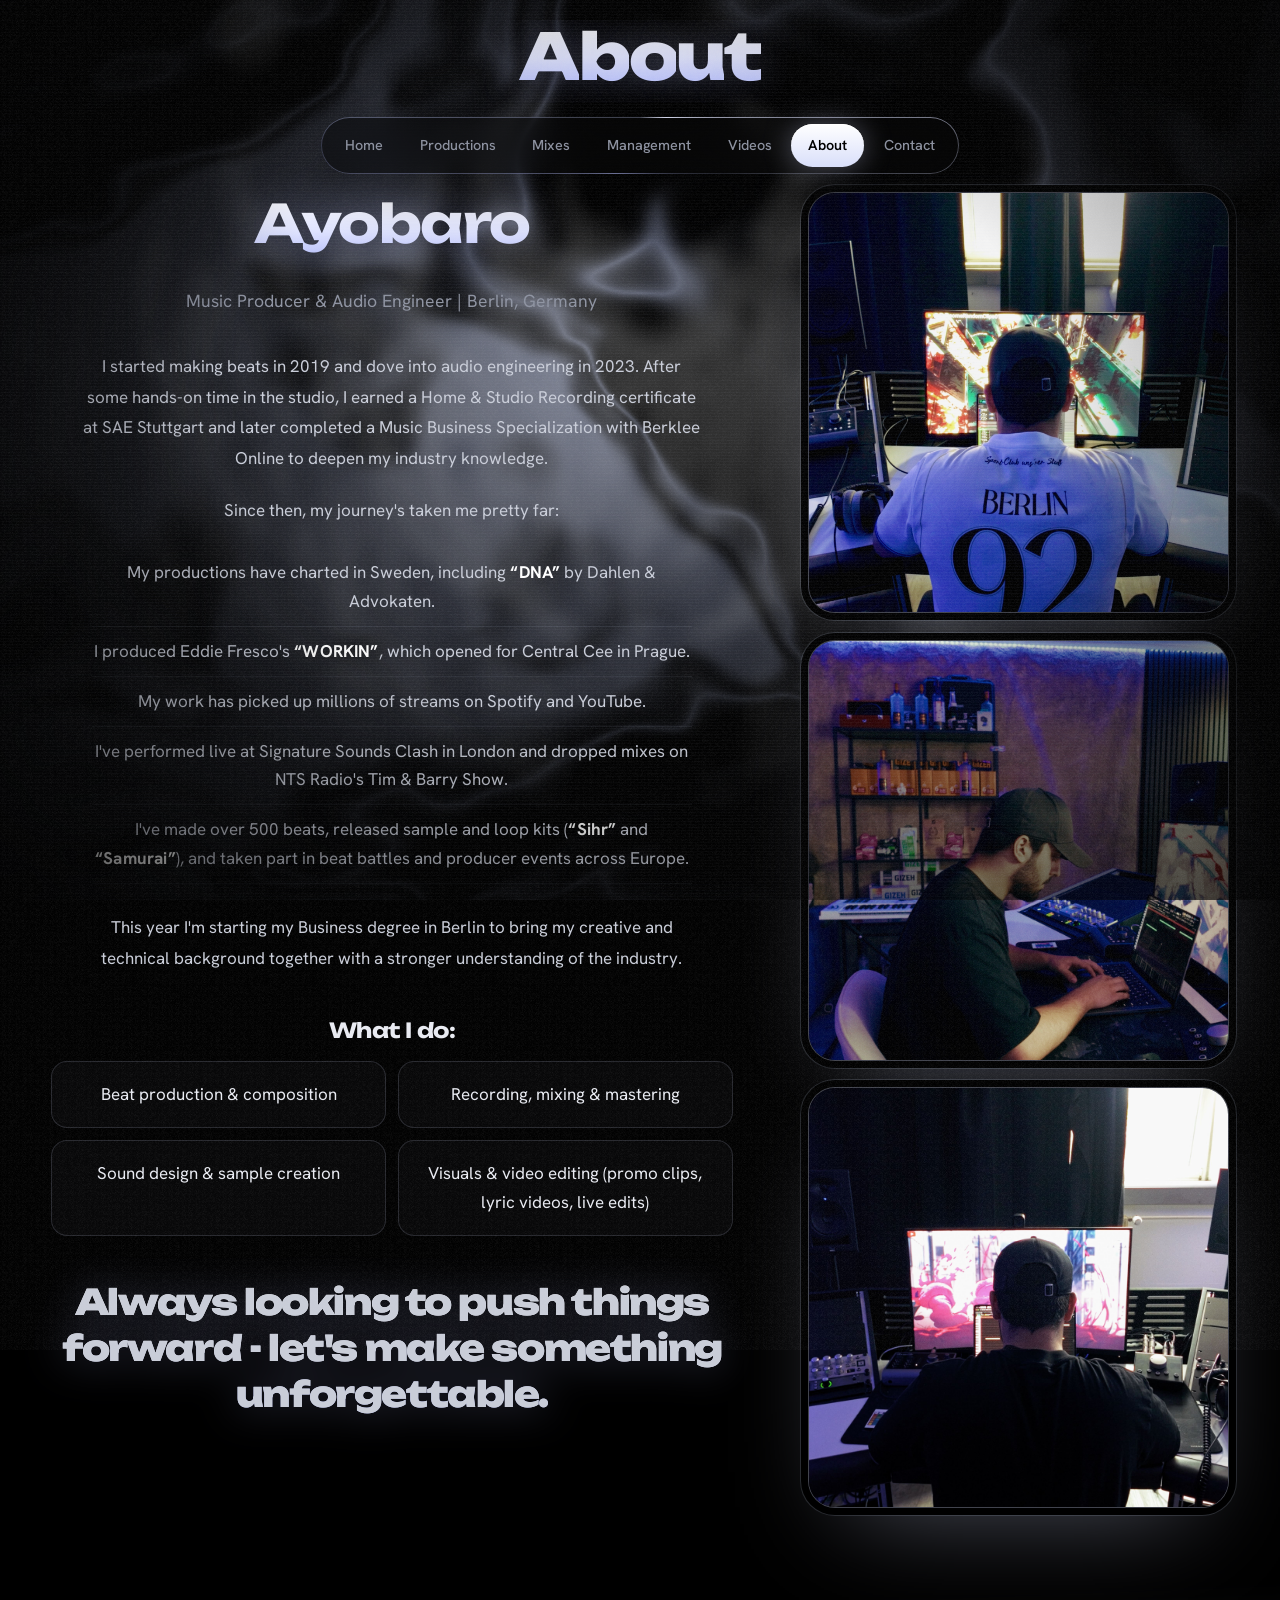
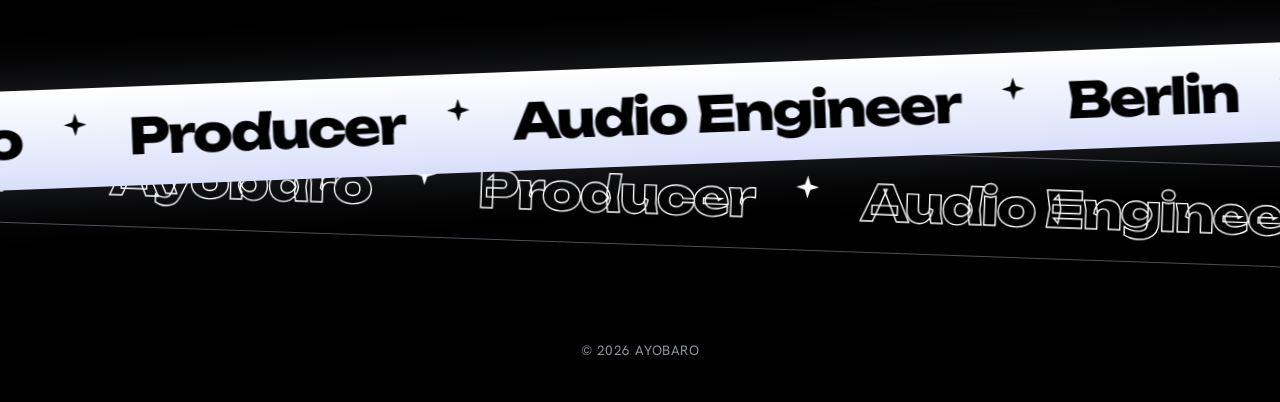
==== commit 2bbb3ee1: "Update about.html" ====
--- a/about.html
+++ b/about.html
@@ -9,5 +9,5 @@
 <p>This year I'm starting my Business degree in Berlin to bring my creative and technical background together with a stronger understanding of the industry.</p>
 <h3>What I do:</h3><ul class="do"><li>Beat production &amp; composition</li><li>Recording, mixing &amp; mastering</li><li>Sound design &amp; sample creation</li><li>Visuals &amp; video editing (promo clips, lyric videos, live edits)</li></ul>
 <p class="end chrome">Always looking to push things forward - let's make something unforgettable.</p></div>
-<aside><img class="tilt" src="images/logo.jpg" alt="Ayobaro logo"><img class="tilt" src="images/logo.jpg" alt="Ayobaro logo"><img class="tilt" src="images/logo.jpg" alt="Ayobaro logo"></aside></div></section></main>
-<footer><p>© 2026 AYOBARO</p></footer><script src="js/main.js" defer></script></body></html>+<aside><img class="tilt" src="images/About 1.jpg" alt="Ayobaro logo"><img class="tilt" src="images/About 2.jpg" alt="Ayobaro logo"><img class="tilt" src="images/About 3.jpg" alt="Ayobaro logo"></aside></div></section></main>
+<footer><p>© 2026 AYOBARO</p></footer><script src="js/main.js" defer></script></body></html>
--- a/css/styles.css
+++ b/css/styles.css
@@ -1,156 +1,256 @@
 @font-face{font-family:Unbounded;src:url(../fonts/unbounded.woff2) format('woff2');font-weight:200 900;font-display:swap}
 @font-face{font-family:Hanken;src:url(../fonts/hanken.woff2) format('woff2');font-weight:100 900;font-display:swap}
-:root{--tx:#e9ebf2;--dim:#8d92a0;--soft:#c9cdd8;--ln:rgba(214,222,255,.15);--ice:#b4bcff;--mx:50%;--px:50vw;--py:30vh;
---chrome:linear-gradient(100deg,#6c7180 0%,#f6f8fd 22%,#9aa0af 40%,#fff 54%,#737886 74%,#d6dae5 100%);
+@property --a{syntax:'<angle>';inherits:false;initial-value:0deg}
+:root{--tx:#e9ebf2;--dim:#8d92a0;--soft:#c9cdd8;--ln:rgba(214,222,255,.15);--ice:#b4bcff;--mx:50%;--px:50vw;--py:30vh;--sp:0;
+/* chrome: horizon-line metal, plus a specular sweep layer */
+--cv:linear-gradient(180deg,#ffffff,#d9dffa);
+--sw:linear-gradient(100deg,transparent 40%,rgba(214,222,255,.98) 50%,transparent 60%);
+--chrome:linear-gradient(100deg,#6c6f78 0%,#f7f7f8 22%,#9a9da6 40%,#fff 54%,#70747d 74%,#dcdee3 100%);
 --d:Unbounded,"Arial Black",sans-serif;--b:Hanken,system-ui,sans-serif}
 *{margin:0;padding:0;box-sizing:border-box}
-html{scroll-behavior:smooth;background:#000}
-body{font:400 1.0625rem/1.7 var(--b);color:var(--tx);background:#000;overflow-x:hidden;min-height:100vh;animation:in .8s both}
-body::before{content:"";position:fixed;inset:0;z-index:1;pointer-events:none;background:radial-gradient(520px circle at var(--px) var(--py),rgba(180,188,255,.11),transparent 62%)}
-body::after{content:"";position:fixed;inset:0;z-index:60;pointer-events:none;opacity:.07;background:url("data:image/svg+xml,%3Csvg xmlns='http://www.w3.org/2000/svg' width='160' height='160'%3E%3Cfilter id='n'%3E%3CfeTurbulence baseFrequency='.9' numOctaves='2' stitchTiles='stitch'/%3E%3CfeColorMatrix values='0 0 0 0 1 0 0 0 0 1 0 0 0 0 1 0 0 0 .9 0'/%3E%3C/filter%3E%3Crect width='100%25' height='100%25' filter='url(%23n)'/%3E%3C/svg%3E")}
-@keyframes in{from{opacity:0}}
-.out body{opacity:0;transition:opacity .26s}
-.bg{position:fixed;inset:0;z-index:0;background:url(../images/background.jpg) center/cover;opacity:.3;-webkit-mask-image:radial-gradient(ellipse at 50% 35%,#000,transparent 78%);mask-image:radial-gradient(ellipse at 50% 35%,#000,transparent 78%)}
-.home .bg,.home::before,.home::after{display:none}
+html{scroll-behavior:smooth;background:#000;scrollbar-width:thin;scrollbar-color:#666 #000}
+body{font:400 1.0625rem/1.7 var(--b);color:var(--tx);background:#000;overflow-x:hidden;min-height:100vh}
+::selection{background:#fff;color:#000}
+::-webkit-scrollbar{width:9px}::-webkit-scrollbar-track{background:#000}::-webkit-scrollbar-thumb{background:linear-gradient(#fff,#555 50%,#fff);border-radius:9px}
 a{color:inherit;text-decoration:none}
-:focus-visible{outline:2px solid var(--ice);outline-offset:3px;border-radius:4px}
-.chrome{background:var(--chrome);background-size:240% 100%;background-position:var(--mx) 0;-webkit-background-clip:text;background-clip:text;color:transparent}
-/* header */
-header{position:fixed;inset:0 0 auto;z-index:50;display:flex;justify-content:center;align-items:center;padding:var(--hp,22px) clamp(18px,4vw,52px) 22px;transition:padding-top .3s;background:linear-gradient(#000 20%,transparent)}
-nav{display:flex;gap:clamp(14px,2.2vw,36px);font-size:.95rem;font-weight:500}
-nav a{position:relative;padding:6px 0;color:var(--dim);transition:color .3s}
-nav a:hover,nav a[aria-current]{color:#fff}
-nav a::after{content:"";position:absolute;left:0;right:0;bottom:0;height:1px;background:var(--chrome);transform:scaleX(0);transform-origin:left;transition:transform .45s cubic-bezier(.2,.8,.2,1)}
-nav a:hover::after,nav a[aria-current]::after{transform:scaleX(1)}
-.mb{display:none;background:none;border:0;width:44px;height:44px;position:relative;z-index:70;cursor:pointer}
-.mb span{position:absolute;left:10px;right:10px;height:1.5px;background:#fff;transition:transform .35s}
-.mb span:first-child{top:18px}.mb span:last-child{top:26px}
-.nav-open .mb span:first-child{transform:translateY(4px) rotate(45deg)}
-.nav-open .mb span:last-child{transform:translateY(-4px) rotate(-45deg)}
+:focus-visible{outline:2px solid var(--ice);outline-offset:4px;border-radius:6px}
+
+/* ───────── atmosphere ───────── */
+.gl{position:fixed;inset:0;width:100%;height:100%;z-index:0;pointer-events:none;display:block}
+.bg{position:fixed;inset:-4%;z-index:0;background:url(../images/background.jpg) center/cover;opacity:.27;mix-blend-mode:screen;filter:contrast(1.15);
+-webkit-mask-image:radial-gradient(ellipse at 50% 30%,#000,transparent 75%);mask-image:radial-gradient(ellipse at 50% 30%,#000,transparent 75%);
+transform:translate(calc(var(--rx,0)*-26px),calc(var(--ry,0)*-16px)) scale(1.04);transition:transform .8s ease-out}
+.home .bg{display:none}
+/* scroll progress */
+body::before{content:"";position:fixed;left:0;top:0;height:3px;width:100%;z-index:90;pointer-events:none;background:linear-gradient(90deg,#5a5f8a,var(--ice),#fff,var(--ice));transform-origin:left;transform:scaleX(var(--sp));box-shadow:0 0 14px rgba(214,222,255,.7)}
+/* film grain */
+body::after{content:"";position:fixed;inset:-50%;z-index:80;pointer-events:none;opacity:.09;background:url("data:image/svg+xml,%3Csvg xmlns='http://www.w3.org/2000/svg' width='180' height='180'%3E%3Cfilter id='n'%3E%3CfeTurbulence baseFrequency='.85' numOctaves='2' stitchTiles='stitch'/%3E%3CfeColorMatrix values='0 0 0 0 1 0 0 0 0 1 0 0 0 0 1 0 0 0 .9 0'/%3E%3C/filter%3E%3Crect width='100%25' height='100%25' filter='url(%23n)'/%3E%3C/svg%3E");animation:grain .9s steps(6) infinite}
+@keyframes grain{0%{transform:translate(0,0)}20%{transform:translate(-4%,3%)}40%{transform:translate(3%,-5%)}60%{transform:translate(-6%,-2%)}80%{transform:translate(5%,4%)}100%{transform:translate(0,0)}}
+/* vignette + faint scanlines + page-wipe curtain live on <html> */
+html::after{content:"";position:fixed;inset:0;z-index:70;pointer-events:none;background:radial-gradient(ellipse at 50% 45%,transparent 45%,rgba(0,0,0,.75) 100%),repeating-linear-gradient(0deg,rgba(214,222,255,.028) 0 1px,transparent 1px 3px)}
+html::before{content:"";position:fixed;inset:0;z-index:200;pointer-events:none;background:#000;will-change:transform;transform:translate3d(0,calc(-100% - 240px),0);box-shadow:0 -80px 90px 20px #000,0 80px 90px 20px #000;animation:wipein .85s cubic-bezier(.65,0,.35,1) .55s both}
+@keyframes wipein{from{transform:translate3d(0,0,0)}to{transform:translate3d(0,calc(-100% - 240px),0)}}
+.out::before{animation:wipeout .55s cubic-bezier(.65,0,.35,1) forwards}
+@keyframes wipeout{from{transform:translate3d(0,calc(100% + 240px),0)}to{transform:translate3d(0,0,0)}}
+.gl{animation:glin 1.4s ease .6s both}
+@keyframes glin{from{opacity:0}to{opacity:1}}
+
+/* preloader gif: its own layer on top of the black wipe (set the size with width) */
+.pl{position:fixed;left:50%;top:50%;z-index:201;width:1000px;max-width:none;transform:translate3d(-50%,-50%,0);pointer-events:none;animation:plout .35s ease .6s both}
+.pl img{display:block;width:100%;height:auto}
+@keyframes plout{to{opacity:0}}
+
+/* ───────── cursor ───────── */
+.cx,.cx *{cursor:none!important}.cx input,.cx textarea{cursor:text!important}
+.cur,.dt{position:fixed;left:0;top:0;z-index:300;pointer-events:none;border-radius:50%;mix-blend-mode:difference;background:#fff;opacity:0;transition:opacity .3s}
+.cx .cur,.cx .dt{opacity:1}.ci .cur,.ci .dt{opacity:0}
+.cur{width:26px;height:26px;margin:-13px 0 0 -13px;background:transparent;border:1.5px solid #fff;transition:width .4s cubic-bezier(.25,.1,.25,1),height .4s cubic-bezier(.25,.1,.25,1),margin .4s cubic-bezier(.25,.1,.25,1),background .4s ease,opacity .3s}
+.cw .cur,.cw .dt{opacity:0!important}
+.dt{width:4px;height:4px;margin:-2px 0 0 -2px}
+.ch .cur{width:42px;height:42px;margin:-21px 0 0 -21px;background:rgba(214,222,255,.14)}
+.cd .cur{width:18px;height:18px;margin:-9px 0 0 -9px}
+
+/* ───────── chrome text ───────── */
+.chrome{background:linear-gradient(100deg,transparent 42%,rgba(255,255,255,.9) 50%,transparent 58%) 100% 0/250% 100% no-repeat,linear-gradient(180deg,#ffffff 0%,#e2e6ff 52%,#aeb7f7 100%);-webkit-background-clip:text;background-clip:text;color:transparent;filter:drop-shadow(0 0 20px rgba(180,188,255,.28))}
+@media(prefers-reduced-motion:no-preference){.chrome{animation:sheen 8s ease-in-out infinite;animation-delay:calc(var(--i,0)*120ms)}}
+@keyframes sheen{0%{background-position:100% 0,0 0}45%,100%{background-position:0% 0,0 0}}
+
+/* ───────── header: floating glass pill ───────── */
+header{position:fixed;inset:0 0 auto;z-index:100;display:flex;justify-content:center;align-items:center;padding:18px clamp(14px,4vw,52px);pointer-events:none;transition:padding .5s cubic-bezier(.2,.8,.2,1)}
+.sc header{padding-top:10px}
+nav{pointer-events:auto;position:relative;display:flex;gap:2px;padding:7px;border-radius:999px;font-size:.9rem;font-weight:500;background:rgba(8,8,8,.55);-webkit-backdrop-filter:blur(22px) saturate(1.6);backdrop-filter:blur(22px) saturate(1.6);box-shadow:0 20px 60px -20px rgba(0,0,0,.9),inset 0 1px 0 rgba(214,222,255,.22),inset 0 -1px 0 rgba(214,222,255,.05)}
+nav::before,.mix::before,.btn::after{content:"";position:absolute;inset:0;border-radius:inherit;padding:1px;pointer-events:none;background:conic-gradient(from var(--a),rgba(180,188,255,.1),#e6e9ff 12%,rgba(180,188,255,.1) 30%,rgba(180,188,255,.6) 62%,rgba(180,188,255,.1) 80%);-webkit-mask:linear-gradient(#000 0 0) content-box,linear-gradient(#000 0 0);-webkit-mask-composite:xor;mask:linear-gradient(#000 0 0) content-box exclude,linear-gradient(#000 0 0);mask-composite:exclude}
+nav::before{animation:spin 7s linear infinite;opacity:.9}
+@keyframes spin{to{--a:360deg}}
+nav a{position:relative;padding:9px clamp(11px,1.35vw,20px);border-radius:999px;color:var(--dim);transition:color .3s,background .3s;white-space:nowrap}
+nav a:hover{color:#fff;background:rgba(214,222,255,.08)}
+nav a[aria-current]{color:#000;background:var(--cv);box-shadow:0 0 28px rgba(214,222,255,.35),inset 0 1px 0 #fff;font-weight:600}
+.mb{display:none;pointer-events:auto;background:rgba(8,8,8,.6);-webkit-backdrop-filter:blur(14px);backdrop-filter:blur(14px);border:1px solid rgba(214,222,255,.3);border-radius:50%;width:46px;height:46px;position:relative;z-index:120;cursor:pointer}
+.mb span{position:absolute;left:13px;right:13px;height:1.5px;background:#fff;transition:transform .35s}
+.mb span:first-child{top:19px}.mb span:last-child{top:26px}
+.nav-open .mb span:first-child{transform:translateY(3.5px) rotate(45deg)}
+.nav-open .mb span:last-child{transform:translateY(-3.5px) rotate(-45deg)}
 @media(max-width:860px){header{justify-content:flex-end}.mb{display:block}
-nav{position:fixed;inset:0;z-index:65;background:rgba(0,0,0,.96);flex-direction:column;justify-content:center;align-items:center;gap:20px;opacity:0;visibility:hidden;transition:.35s}
+nav{position:fixed;inset:0;z-index:110;border-radius:0;padding:0;background:rgba(0,0,0,.93);flex-direction:column;justify-content:center;align-items:center;gap:6px;opacity:0;visibility:hidden;transition:.4s;box-shadow:none}
+nav::before{display:none}
 .nav-open nav{opacity:1;visibility:visible}
-nav a{font:600 1.7rem var(--d);color:#fff}}
-/* layout */
+nav a{font:800 clamp(2rem,9vw,3rem)/1.15 var(--d);color:#fff;background:none;padding:6px 18px;letter-spacing:-.03em}
+nav a[aria-current]{background:none;color:var(--ice);box-shadow:none}}
+
+/* ───────── layout ───────── */
 main,footer{position:relative;z-index:2}
-main{width:min(1180px,92vw);margin:auto;text-align:center;padding:clamp(84px,11vh,112px) 0 90px}
+main{width:min(1180px,92vw);margin:auto;text-align:center;padding:clamp(104px,15vh,140px) 0 70px}
 section{margin-top:clamp(56px,9vw,110px)}
-.pt+section{margin-top:clamp(16px,3vw,36px)}
-h2{font:600 clamp(1.3rem,2.6vw,2rem)/1.2 var(--d);margin-bottom:28px;padding-bottom:.15em}
-h2.big{font-size:clamp(1.9rem,5vw,3.6rem);margin-bottom:16px}
+.pt+section{margin-top:clamp(40px,6vw,84px)}
+h2{font:700 clamp(1.5rem,3.4vw,2.7rem)/1.15 var(--d);letter-spacing:-.03em;margin-bottom:34px;padding-bottom:.18em}
+h2.big{font-size:clamp(1.9rem,5.6vw,4.2rem);margin-bottom:22px}
 .mid{text-align:center}
-footer{text-align:center;padding:36px 0 40px;color:var(--dim);font-size:.85rem}
-.home footer{position:fixed;inset:auto 0 0;padding:20px 0}
-/* page title (one orchestrated moment) */
-.pt{display:flex;flex-wrap:wrap;justify-content:center;text-align:center;overflow:hidden;font:800 clamp(2rem,7vw,3.2rem)/1.1 var(--d);letter-spacing:-.03em;padding-bottom:.06em;position:relative;z-index:60}
-.pt span{display:inline-block}
-@media(prefers-reduced-motion:no-preference){.pt span{transform:translateY(110%);animation:up 1s cubic-bezier(.2,.8,.2,1) forwards;animation-delay:calc(var(--i)*55ms + .3s)}@keyframes up{to{transform:none}}}
-/* home */
-.hero{min-height:100svh;display:flex;justify-content:center;align-items:center;overflow:hidden;width:100%;max-width:none;padding:0}
-.wm{position:absolute;left:0;right:0;bottom:12vh;text-align:center;white-space:nowrap;font:800 clamp(2.4rem,14.2vw,15rem)/.85 var(--d);letter-spacing:-.04em;opacity:.55;transform:translate(calc(var(--rx,0)*22px),calc(var(--ry,0)*12px));transition:transform .5s ease-out}
-.orb{flex:none;position:relative;width:min(1250px,120vw);transform:translate(calc(var(--rx,0)*-34px),calc(var(--ry,0)*-20px));transition:transform .5s ease-out}
-.orb picture,.orb img{display:block;width:100%;height:auto}
-/* players */
-.sp{display:block;width:100%;border:0;border-radius:14px;background:rgba(255,255,255,.04)}
-.sp[height="650"]{max-width:920px;margin:0 auto;box-shadow:0 30px 90px -30px rgba(180,188,255,.25)}
+.mid+section{margin-top:clamp(56px,7vw,96px)}
+footer{text-align:center;padding:30px 0 40px;color:var(--dim);font-size:.85rem;letter-spacing:.04em}
+.home footer{position:fixed;inset:auto 0 0;padding:20px 0;z-index:5}
+
+/* ───────── page title ───────── */
+.pt{display:flex;flex-wrap:nowrap;justify-content:center;text-align:center;overflow:hidden;font:800 min(9vw,8rem)/1.05 var(--d);letter-spacing:-.05em;padding:.04em .04em .2em;position:relative;z-index:3}
+.pt span{display:inline-block;transition:scale .4s cubic-bezier(.2,.8,.2,1),rotate .4s,filter .4s}
+.pt span:hover{scale:1.08;rotate:-2deg;filter:drop-shadow(0 0 26px rgba(214,222,255,.85))}
+@media(prefers-reduced-motion:no-preference){
+.pt span{transform:translateY(115%);animation:up 1.1s cubic-bezier(.2,.8,.2,1) forwards,sheen 8s ease-in-out infinite;animation-delay:calc(var(--i)*60ms + 1s),calc(var(--i)*120ms + 2.2s)}
+@keyframes up{to{transform:none}}}
+
+/* ───────── home ───────── */
+.hero{min-height:100svh;display:flex;justify-content:center;align-items:center;overflow:hidden;width:100%;max-width:none;padding:0;position:relative}
+.home .pt span:hover{scale:1.04}
+.home .pt{position:absolute;left:0;right:0;top:50%;font-size:min(13.4vw,15rem);letter-spacing:-.07em;z-index:1;padding:.06em .06em .14em;translate:calc(var(--rx,0)*20px) calc(-50% + var(--ry,0)*12px);transition:translate .6s ease-out}
+.orb{flex:none;position:relative;z-index:2;width:min(1250px,120vw);transform:translate(calc(var(--rx,0)*-38px),calc(var(--ry,0)*-22px));transition:transform .5s ease-out}
+.orb::before{content:"";position:absolute;left:50%;top:50%;width:30%;aspect-ratio:1;translate:-50% -50%;z-index:-1;background:radial-gradient(closest-side,rgba(0,0,0,.6),rgba(0,0,0,.3) 60%,transparent)}
+.orb picture,.orb img{display:block;width:100%;height:auto;position:relative}
+.ring{position:absolute;z-index:1;left:50%;top:50%;width:min(88vmin,860px);height:auto;margin:calc(min(88vmin,860px)/-2) 0 0 calc(min(88vmin,860px)/-2);pointer-events:none;fill:rgba(214,222,255,.62);font:600 13.4px var(--d);letter-spacing:.02em;animation:rot 46s linear infinite;opacity:.9}
+@keyframes rot{to{rotate:360deg}}
+@media(max-width:700px){.orb{width:160vw;margin-top:-16vh}.home .pt{font-size:15.2vw;top:76%}.ring{width:132vw;margin:calc(132vw/-2) 0 0 calc(132vw/-2);font-size:12px}}
+
+/* ───────── marquee bands (injected above the footer) ───────── */
+.mqw{position:relative;z-index:2;overflow:hidden;padding:clamp(44px,7vw,90px) 0 clamp(36px,5vw,64px)}
+.mq{white-space:nowrap;display:flex;width:max-content;font:800 clamp(1.5rem,4vw,3.1rem)/1 var(--d);letter-spacing:-.04em;padding:.5em 0;will-change:transform}
+.mqb{width:110%;margin-left:-5%;overflow:hidden;transform:rotate(-2.2deg);background:var(--cv);color:#000;box-shadow:0 0 60px rgba(214,222,255,.18);position:relative;z-index:2}
+.mqb+.mqb{transform:rotate(2deg);margin-top:-1.3em;background:#000;color:transparent;-webkit-text-stroke:1.4px #fff;box-shadow:none;border-block:1px solid rgba(214,222,255,.35);z-index:1}
+.mq i{display:inline-block;width:.46em;height:.46em;margin:0 .85em;vertical-align:.08em;background:currentColor;clip-path:polygon(50% 0,62% 38%,100% 50%,62% 62%,50% 100%,38% 62%,0 50%,38% 38%)}
+.mqb+.mqb i{background:#fff}
+
+/* ───────── embeds: forced monochrome ───────── */
+.sp{display:block;width:100%;border:1px solid rgba(214,222,255,.16);border-radius:16px;background:rgba(214,222,255,.04);transition:filter .5s,box-shadow .5s,border-color .5s}
+.sp:hover{filter:brightness(1.08);border-color:rgba(214,222,255,.5);box-shadow:0 0 50px -10px rgba(214,222,255,.35)}
+.sp[height="650"]{max-width:920px;margin:0 auto;box-shadow:0 40px 120px -30px rgba(214,222,255,.28)}
 .duo .lockd{height:420px}
 .lockd{height:80px;position:relative;overflow:hidden;border:1px dashed var(--ln)}
 .lockd i{position:absolute;inset:0;background:repeating-linear-gradient(90deg,var(--ln) 0 2px,transparent 2px 9px);-webkit-mask-image:linear-gradient(90deg,transparent,#000 40%,transparent);mask-image:linear-gradient(90deg,transparent,#000 40%,transparent)}
 .tg:not(.duo){max-width:880px;margin-left:auto;margin-right:auto}
 .tg{justify-items:stretch;display:grid;grid-template-columns:repeat(2,1fr);gap:28px 36px}
 .duo{grid-template-columns:repeat(2,1fr);max-width:1080px;margin:0 auto;gap:30px 32px}
-.trk h3{font:600 1rem/1.3 var(--b);margin-bottom:10px;color:#fff}
+.trk h3{font:600 1rem/1.3 var(--b);margin-bottom:10px;color:#fff;text-align:left;padding-left:6px}
 .trk h3 span{color:var(--dim);font-weight:500}
-.ml{display:grid;grid-template-columns:repeat(3,1fr);column-gap:20px;padding:14px 20px;border:1px solid var(--ln);border-radius:18px;background:rgba(214,222,255,.035)}
-.mix{display:grid;grid-template-columns:auto 1fr auto auto;grid-template-rows:auto auto;gap:6px 18px;align-items:center;padding:16px 18px;margin:7px 0;border:1px solid rgba(214,222,255,.08);border-radius:14px;background:rgba(214,222,255,.045);transition:background .3s,border-color .3s}
-.mix:hover,.mix.on{background:rgba(214,222,255,.08);border-color:rgba(214,222,255,.2)}
-.mix b{text-align:left;font-weight:600;transition:color .3s}
+
+/* ───────── mixes ───────── */
+.ml{display:grid;grid-template-columns:repeat(3,1fr);column-gap:20px;padding:18px 22px;border:1px solid var(--ln);border-radius:24px;background:linear-gradient(180deg,rgba(214,222,255,.05),rgba(214,222,255,.012));-webkit-backdrop-filter:blur(8px);backdrop-filter:blur(8px)}
+.mix{position:relative;display:grid;grid-template-columns:auto 1fr auto auto;grid-template-rows:auto auto;gap:6px 18px;align-items:center;padding:16px 18px;margin:7px 0;border:1px solid rgba(214,222,255,.08);border-radius:16px;background:rgba(214,222,255,.035);transition:background .3s,border-color .3s,transform .4s cubic-bezier(.2,.8,.2,1)}
+.mix::before{opacity:0;transition:opacity .35s;animation:spin 3.2s linear infinite}
+.mix::after{content:"";position:absolute;inset:0;border-radius:inherit;pointer-events:none;opacity:0;transition:opacity .3s;background:radial-gradient(260px circle at var(--cx,50%) var(--cy,50%),rgba(214,222,255,.13),transparent 65%)}
+.mix:hover,.mix.on{background:rgba(214,222,255,.07)}
+.mix:hover{transform:translateY(-2px)}
+.mix:hover::before,.mix.on::before,.mix:hover::after,.mix.on::after{opacity:1}
+.mix b{text-align:left;font-weight:600;transition:color .3s;min-width:0;line-height:1.3;overflow-wrap:anywhere}
 .mix time{font-size:.85rem;color:var(--dim);font-variant-numeric:tabular-nums}
 .mix input{grid-column:2/5}
-.mix .vol{grid-column:3;grid-row:1;width:56px;opacity:.7;transition:opacity .3s}
+.mix .vol{grid-column:3;grid-row:1;width:56px;opacity:.55;transition:opacity .3s}
 .mix:hover .vol,.on .vol{opacity:1}
 .mix time{grid-column:4;grid-row:1}
 .mix.on b{color:var(--ice)}
-.pb{grid-row:span 2;width:52px;height:52px;border-radius:50%;border:1px solid rgba(255,255,255,.55);background:transparent;cursor:pointer;position:relative;transition:background .3s,transform .3s,border-color .3s}
+.mix.on b::after{content:"";display:inline-block;width:20px;height:14px;margin-left:12px;vertical-align:-1px;background:linear-gradient(#fff,#fff) 0 100%/3px 40% no-repeat,linear-gradient(#fff,#fff) 6px 100%/3px 40% no-repeat,linear-gradient(#fff,#fff) 12px 100%/3px 40% no-repeat,linear-gradient(#fff,#fff) 18px 100%/3px 40% no-repeat;animation:eq .9s ease-in-out infinite;}
+@keyframes eq{0%{background-size:3px 30%,3px 90%,3px 50%,3px 70%}25%{background-size:3px 100%,3px 40%,3px 80%,3px 30%}50%{background-size:3px 50%,3px 100%,3px 30%,3px 90%}75%{background-size:3px 85%,3px 55%,3px 100%,3px 45%}100%{background-size:3px 30%,3px 90%,3px 50%,3px 70%}}
+.pb{grid-row:span 2;width:54px;height:54px;border-radius:50%;border:1px solid rgba(214,222,255,.6);background:transparent;cursor:pointer;position:relative;transition:background .3s,transform .3s,border-color .3s,box-shadow .3s}
 .pb::before{content:"";position:absolute;inset:0;margin:auto;width:14px;height:16px;background:#fff;clip-path:polygon(18% 0,100% 50%,18% 100%);transition:background .3s}
-.pb:hover{background:#fff;transform:scale(1.07)}
+.pb:hover{background:var(--cv);transform:scale(1.1);box-shadow:0 0 34px rgba(214,222,255,.55)}
 .pb:hover::before{background:#000}
 .on .pb{border-color:var(--ice);animation:ring 1.8s infinite}
 .on .pb::before{clip-path:polygon(0 0,32% 0,32% 100%,0 100%,0 0,68% 0,100% 0,100% 100%,68% 100%,68% 0)}
-@keyframes ring{0%{box-shadow:0 0 0 0 rgba(180,188,255,.4)}100%{box-shadow:0 0 0 14px transparent}}
+@keyframes ring{0%{box-shadow:0 0 0 0 rgba(180,188,255,.5)}100%{box-shadow:0 0 0 16px transparent}}
 input[type=range]{-webkit-appearance:none;appearance:none;width:100%;height:3px;border-radius:3px;background:linear-gradient(90deg,var(--ice) var(--p,0%),var(--ln) 0);cursor:pointer}
-input[type=range]::-webkit-slider-thumb{-webkit-appearance:none;width:12px;height:12px;border-radius:50%;background:#fff;opacity:0;transition:opacity .2s}
-input[type=range]::-moz-range-thumb{width:12px;height:12px;border:0;border-radius:50%;background:#fff;opacity:0}
+input[type=range]::-webkit-slider-thumb{-webkit-appearance:none;width:13px;height:13px;border-radius:50%;background:var(--cv);box-shadow:0 0 12px #fff;opacity:0;transition:opacity .2s}
+input[type=range]::-moz-range-thumb{width:13px;height:13px;border:0;border-radius:50%;background:#fff;opacity:0}
 .mix:hover input::-webkit-slider-thumb,.on input::-webkit-slider-thumb{opacity:1}
 .mix:hover input::-moz-range-thumb,.on input::-moz-range-thumb{opacity:1}
-/* buttons */
-.btn{display:inline-block;font:600 1rem var(--b);padding:16px 36px;border:1px solid rgba(255,255,255,.55);border-radius:999px;background:transparent;color:#fff;cursor:pointer;transition:background .35s,color .35s,transform .35s,box-shadow .35s}
-.btn:hover{background:var(--chrome);color:#000;transform:translateY(-2px);box-shadow:0 14px 40px -12px rgba(200,208,255,.5)}
+
+/* ───────── buttons ───────── */
+.btn{position:relative;isolation:isolate;overflow:hidden;display:inline-block;font:700 1rem var(--b);letter-spacing:.01em;padding:18px 42px;border:0;border-radius:999px;background:rgba(214,222,255,.04);color:#fff;cursor:pointer;transition:color .35s,transform .45s cubic-bezier(.2,.8,.2,1),box-shadow .35s}
+.btn::after{animation:spin 4s linear infinite;z-index:-1}
+.btn::before{content:"";position:absolute;inset:0;z-index:-2;border-radius:inherit;background:var(--cv);transform:translateY(102%);transition:transform .5s cubic-bezier(.2,.8,.2,1)}
+.btn:hover{color:#000;box-shadow:0 0 60px -6px rgba(214,222,255,.55)}
+.btn:hover::before{transform:none}
 .btn:disabled{opacity:.5}
-/* management */
-.tags{list-style:none;display:flex;flex-wrap:wrap;justify-content:center;margin-bottom:34px;color:var(--soft)}
-.tags li{padding:0 18px;border-left:1px solid var(--ln)}
-.tags li:first-child{padding-left:0;border:0}
-.art{text-align:left;display:grid;grid-template-columns:clamp(120px,22vw,260px) 1fr;gap:clamp(22px,4vw,60px);align-items:center;padding:38px 0;border-top:1px solid var(--ln)}
-.art img{width:100%;aspect-ratio:1;object-fit:cover;border-radius:22px;transition:transform .8s}
-.art.in img,.art:hover img{transform:scale(1.02)}
-.art h3{font:700 clamp(1.7rem,4vw,3rem)/1.1 var(--d);margin-bottom:12px;padding-bottom:.1em}
+
+/* ───────── management ───────── */
+.tags{list-style:none;display:flex;flex-wrap:wrap;justify-content:center;gap:10px;margin-bottom:44px}
+.tags li{padding:8px 20px;border:1px solid var(--ln);border-radius:999px;color:var(--soft);background:rgba(214,222,255,.03);transition:.3s}
+.tags li:hover{background:var(--cv);color:#000;border-color:#fff;transform:translateY(-3px) rotate(-1deg)}
+.art{position:relative;text-align:left;display:grid;grid-template-columns:clamp(120px,24vw,290px) 1fr;gap:clamp(22px,4vw,64px);align-items:center;padding:44px 0}
+.art::before{content:"";position:absolute;left:0;right:0;top:0;height:1px;background:linear-gradient(90deg,transparent,#fff,transparent);transform:scaleX(.15);opacity:.35;transition:transform 1.1s cubic-bezier(.2,.8,.2,1),opacity 1.1s}
+.art.in::before{transform:none;opacity:1}
+.art img{width:100%;aspect-ratio:1;object-fit:cover;padding:6px;border-radius:28px;background:linear-gradient(145deg,rgba(214,222,255,.7),rgba(214,222,255,.08) 38%,rgba(214,222,255,.04) 62%,rgba(214,222,255,.5));filter:brightness(.82) saturate(.95);box-shadow:0 30px 70px -30px #000,0 0 0 1px rgba(214,222,255,.12);transition:transform .8s cubic-bezier(.2,.8,.2,1),filter .8s,box-shadow .8s}
+.art.in img,.art:hover img{transform:scale(1.025);filter:brightness(1.03);box-shadow:0 40px 90px -30px rgba(0,0,0,.95),0 0 70px -18px rgba(180,188,255,.45),0 0 0 1px rgba(214,222,255,.3)}
+.art h3{font:800 clamp(1.9rem,5vw,3.8rem)/1.1 var(--d);letter-spacing:-.045em;margin-bottom:14px;padding-bottom:.12em;display:inline-block;transform-origin:left;transition:transform .7s cubic-bezier(.2,.8,.2,1)}
+.art.in h3{transform:scale(1.06)}
 .art p{max-width:54ch;color:var(--soft)}
-.lk{display:flex;gap:10px;margin-top:20px}
-.lk a{width:44px;height:44px;border:1px solid var(--ln);border-radius:50%;display:grid;place-items:center;transition:.3s}
-.lk a:hover{border-color:var(--ice);color:var(--ice);transform:translateY(-3px)}
+.lk{display:flex;gap:10px;margin-top:22px}
+.lk a{width:46px;height:46px;border:1px solid rgba(214,222,255,.3);border-radius:50%;display:grid;place-items:center;transition:background .35s,color .35s,box-shadow .35s,border-color .35s}
+.lk a:hover{background:var(--cv);color:#000;border-color:#fff;box-shadow:0 0 30px rgba(214,222,255,.55)}
 .lk svg{width:19px;height:19px}
-/* videos */
-.vg{display:grid;grid-template-columns:repeat(auto-fill,minmax(min(100%,400px),1fr));gap:22px}
-.vid{position:relative;aspect-ratio:16/9;border-radius:14px;overflow:hidden;cursor:pointer;background:#000}
-.vid img{width:100%;height:100%;object-fit:cover;transition:transform .8s}
-.vid:hover img{transform:scale(1.05)}
-.vid::before{content:"";position:absolute;inset:0;margin:auto;width:64px;height:64px;border-radius:50%;border:1px solid rgba(255,255,255,.75);background:rgba(0,0,0,.35);backdrop-filter:blur(6px);transition:transform .4s}
-.vid::after{content:"";position:absolute;inset:0;margin:auto 0 auto calc(50% - 8px);width:18px;height:20px;background:#fff;clip-path:polygon(0 0,100% 50%,0 100%)}
-.vid:hover::before{transform:scale(1.15)}
+
+/* ───────── videos ───────── */
+.vg{display:grid;grid-template-columns:repeat(auto-fill,minmax(min(100%,400px),1fr));gap:24px}
+.vid{position:relative;aspect-ratio:16/9;border-radius:18px;overflow:hidden;cursor:pointer;background:#000;box-shadow:0 0 0 1px rgba(214,222,255,.18);transition:transform .6s cubic-bezier(.2,.8,.2,1),box-shadow .5s}
+.vid:hover{transform:translateY(-6px) rotate(-.6deg);box-shadow:0 0 0 1px #fff,0 30px 80px -24px rgba(214,222,255,.4)}
+.vid img{width:100%;height:100%;object-fit:cover;filter:brightness(.66);transition:transform .9s cubic-bezier(.2,.8,.2,1),filter .6s}
+.vid:hover img{transform:scale(1.08);filter:brightness(1)}
+.vid::before{content:"";position:absolute;inset:0;margin:auto;width:68px;height:68px;border-radius:50%;border:1px solid rgba(214,222,255,.85);background:rgba(0,0,0,.4);-webkit-backdrop-filter:blur(8px);backdrop-filter:blur(8px);transition:transform .45s cubic-bezier(.2,.8,.2,1),background .4s}
+.vid::after{content:"";position:absolute;inset:0;margin:auto 0 auto calc(50% - 8px);width:18px;height:20px;background:#fff;clip-path:polygon(0 0,100% 50%,0 100%);transition:background .4s}
+.vid:hover::before{transform:scale(1.2);background:var(--cv)}
+.vid:hover::after{background:#000}
+.vid.live{transform:none}
 .vid.live::before,.vid.live::after{display:none}
 .vid iframe{position:absolute;inset:0;width:100%;height:100%;border:0}
-/* about */
+
+/* ───────── about ───────── */
 .ab{display:grid;grid-template-columns:minmax(0,1.3fr) minmax(0,.8fr);gap:clamp(32px,6vw,90px);align-items:start}
-.ab p{margin-left:auto;margin-right:auto;max-width:62ch;margin-bottom:22px;color:var(--soft);line-height:1.75}
+.ab p{margin-left:auto;margin-right:auto;max-width:62ch;margin-bottom:22px;color:var(--soft);line-height:1.8}
 .ab .sub{color:var(--dim);font-size:1.1rem;margin-bottom:34px}
-.ab aside{display:grid;gap:28px;align-content:start}
-.tilt{width:100%;border-radius:22px;display:block;transform:perspective(900px) rotateY(calc(var(--rx,0)*-9deg)) rotateX(calc(var(--ry,0)*9deg));transition:transform .4s ease-out;box-shadow:0 40px 100px -40px rgba(180,188,255,.3)}
+.ab aside{display:grid;gap:28px;align-content:start;position:sticky;top:110px}
+.tilt{width:100%;border-radius:26px;display:block;transform:perspective(900px) rotateY(calc(var(--rx,0)*-12deg)) rotateX(calc(var(--ry,0)*12deg));transition:transform .4s ease-out,filter .5s;box-shadow:0 0 0 1px rgba(214,222,255,.3),0 0 0 8px #000,0 0 0 9px rgba(214,222,255,.14),0 40px 100px -40px rgba(214,222,255,.4)}
+.tilt:hover{filter:brightness(1.15)}
 .hl{list-style:none;margin:0 auto 28px;max-width:60ch}
-.hl li{padding:8px 0;margin:0 auto;color:var(--soft);max-width:60ch}
-.hl em{color:#fff}
-.ab h3{font:600 1.2rem var(--d);margin:40px 0 14px}
-.do{list-style:none;display:grid;grid-template-columns:repeat(2,1fr);gap:0 28px;margin-bottom:44px}
-.do li{padding:14px 0;border-top:1px solid var(--ln)}
-.ab .end{font:600 clamp(1.2rem,2.4vw,1.8rem)/1.35 var(--d);max-width:28ch;margin:0 auto;padding-bottom:.15em}
+.hl li{padding:10px 0;margin:0 auto;color:var(--soft);max-width:60ch;border-bottom:1px solid rgba(214,222,255,.07)}
+.hl em{color:#fff;font-style:normal;font-weight:700;letter-spacing:.01em}
+.ab h3{font:700 1.3rem var(--d);letter-spacing:-.02em;margin:44px 0 18px}
+.do{list-style:none;display:grid;grid-template-columns:repeat(2,1fr);gap:12px;margin-bottom:44px}
+.do li{padding:18px 14px;border:1px solid var(--ln);border-radius:16px;background:rgba(214,222,255,.03);transition:.4s cubic-bezier(.2,.8,.2,1)}
+.do li:hover{background:var(--cv);color:#000;border-color:#fff;transform:translateY(-4px) scale(1.02);box-shadow:0 20px 50px -20px rgba(214,222,255,.5)}
+.ab .end{font:800 clamp(1.4rem,3vw,2.2rem)/1.3 var(--d);letter-spacing:-.04em;max-width:26ch;margin:0 auto;padding-bottom:.18em}
 @media(max-width:1000px){.ml{grid-template-columns:repeat(2,1fr)}}
 @media(max-width:480px){.tg:not(.duo){grid-template-columns:1fr}}
 @media(max-width:560px){.duo{grid-template-columns:1fr}}
 @media(max-width:480px){.mix .vol{width:44px}}
-@media(max-width:860px){.ab{grid-template-columns:1fr}.ab aside{order:2;max-width:380px;margin:0 auto}.do,.ml{grid-template-columns:1fr}.art{grid-template-columns:1fr}.art img{max-width:240px}}
-/* contact */
+@media(max-width:860px){.ab{grid-template-columns:1fr}.ab aside{order:2;max-width:380px;margin:0 auto;position:static}.do,.ml{grid-template-columns:1fr}.art{grid-template-columns:1fr}.art img{max-width:260px}}
+
+/* ───────── contact ───────── */
 .fc{max-width:680px;margin:0 auto}
 .lead{color:var(--soft);margin-bottom:10px}
 .fg{position:relative;margin-top:30px}
-.fg input,.fg textarea{text-align:center;width:100%;padding:24px 0 10px;background:none;border:0;border-bottom:1px solid var(--ln);color:#fff;font:inherit;border-radius:0;resize:vertical;transition:border-color .3s}
-.fg input:focus,.fg textarea:focus{outline:0;border-color:var(--ice)}
-.fg label{position:absolute;left:0;right:0;top:24px;color:var(--dim);pointer-events:none;transition:transform .3s,color .3s;transform-origin:center}
-.fg input:focus+label,.fg textarea:focus+label,.fg :not(:placeholder-shown)+label{transform:translateY(-22px) scale(.8);color:var(--ice)}
-form .btn{margin-top:36px}
+.fg input,.fg textarea{text-align:center;width:100%;padding:26px 14px 12px;background:rgba(214,222,255,.03) linear-gradient(90deg,var(--ice),var(--ice)) 50% 100%/0 2px no-repeat;border:0;border-bottom:1px solid var(--ln);border-radius:14px 14px 0 0;color:#fff;font:inherit;resize:vertical;transition:background-size .5s cubic-bezier(.2,.8,.2,1),background-color .3s}
+.fg input:focus,.fg textarea:focus{outline:0;background-size:100% 2px;background-color:rgba(214,222,255,.07)}
+.fg label{position:absolute;left:0;right:0;top:26px;color:var(--dim);pointer-events:none;transition:transform .3s,color .3s;transform-origin:center}
+.fg input:focus+label,.fg textarea:focus+label,.fg :not(:placeholder-shown)+label{transform:translateY(-24px) scale(.8);color:var(--ice)}
+form .btn{margin-top:40px}
 .st{margin-top:18px;color:var(--ice);min-height:1.7em}
+
+/* ───────── subpages (desktop): title on top, nav pill underneath, nav glides up on scroll ───────── */
+@media(min-width:861px){
+body:not(.home) .pt{position:absolute;left:0;right:0;top:20px;font-size:min(5.2vw,4rem)}
+body:not(.home) header{padding-top:calc(34px + 1.3*min(5.2vw,4rem))}
+body:not(.home).sc header,.sc body:not(.home) header{padding-top:10px}
+body:not(.home) main{padding-top:calc(34px + 1.3*min(5.2vw,4rem) + 56px + 20px)}
+body:not(.home) .pt+section{margin-top:0}
+}
+@media(max-width:860px){body:not(.home) .pt{font-size:min(8.4vw,2.8rem)}}
+@media(min-width:861px){h2.big{white-space:nowrap;font-size:min(3.3rem,4.5vw)}}
+
+.btn,.lk a,.pb,.mb{transition:translate .35s cubic-bezier(.25,.1,.25,1),color .35s,transform .45s cubic-bezier(.2,.8,.2,1),box-shadow .35s,background .3s,border-color .3s}
+
+
+/* ───────── home: link hub (socials) ───────── */
+.soc{list-style:none;position:absolute;left:0;right:0;bottom:clamp(70px,11svh,110px);z-index:4;display:flex;flex-wrap:wrap;justify-content:center;gap:10px;padding:0 4vw}
+.soc a{position:relative;display:flex;align-items:center;gap:10px;padding:13px 22px 13px 18px;border:1px solid var(--ln);border-radius:999px;font:600 .95rem/1 var(--b);color:var(--tx);background:rgba(8,8,8,.55);-webkit-backdrop-filter:blur(18px) saturate(1.5);backdrop-filter:blur(18px) saturate(1.5);box-shadow:0 18px 50px -20px #000,inset 0 1px 0 rgba(214,222,255,.18);transition:translate .35s cubic-bezier(.25,.1,.25,1),color .35s,background .35s,border-color .35s,box-shadow .35s}
+.soc a:hover{background:var(--cv);color:#000;border-color:#fff;box-shadow:0 0 40px -4px rgba(214,222,255,.55)}
+.soc svg{width:20px;height:20px;flex:none;fill:none;stroke:currentColor;stroke-width:1.8;stroke-linecap:round;stroke-linejoin:round}
+@media(prefers-reduced-motion:no-preference){.soc li{opacity:0;animation:socin .9s cubic-bezier(.2,.8,.2,1) forwards;animation-delay:calc(var(--i)*90ms + 2.1s)}
+@keyframes socin{from{opacity:0;transform:translateY(14px)}to{opacity:1;transform:none}}}
+@media(max-width:700px){.soc{bottom:clamp(64px,10svh,90px);gap:12px}.soc a{width:48px;height:48px;padding:0;justify-content:center}.soc .l{position:absolute;width:1px;height:1px;overflow:hidden;clip:rect(0 0 0 0);white-space:nowrap}}
+
 @media(prefers-reduced-motion:reduce){*{animation:none!important;transition:none!important;scroll-behavior:auto!important}}
-
-@media(max-width:700px){.orb{width:190vw;margin-top:-6vh}.wm{bottom:15vh;opacity:.5}.hero{min-height:100svh}}
-
-.mid+section{margin-top:clamp(40px,5vw,64px)}
-/* subpages, desktop: small title on top, navigation below it */
-@media(min-width:861px){
-body{--hp:88px}
-.sc body{--hp:22px}
-body:not(.home) main{padding-top:26px}
-main{z-index:auto}
-body:not(.home) .pt+section{margin-top:108px}
-}
-
-.home .pt{position:absolute;top:78px;left:0;right:0}
-@media(min-width:861px){.home .pt{top:26px}}
